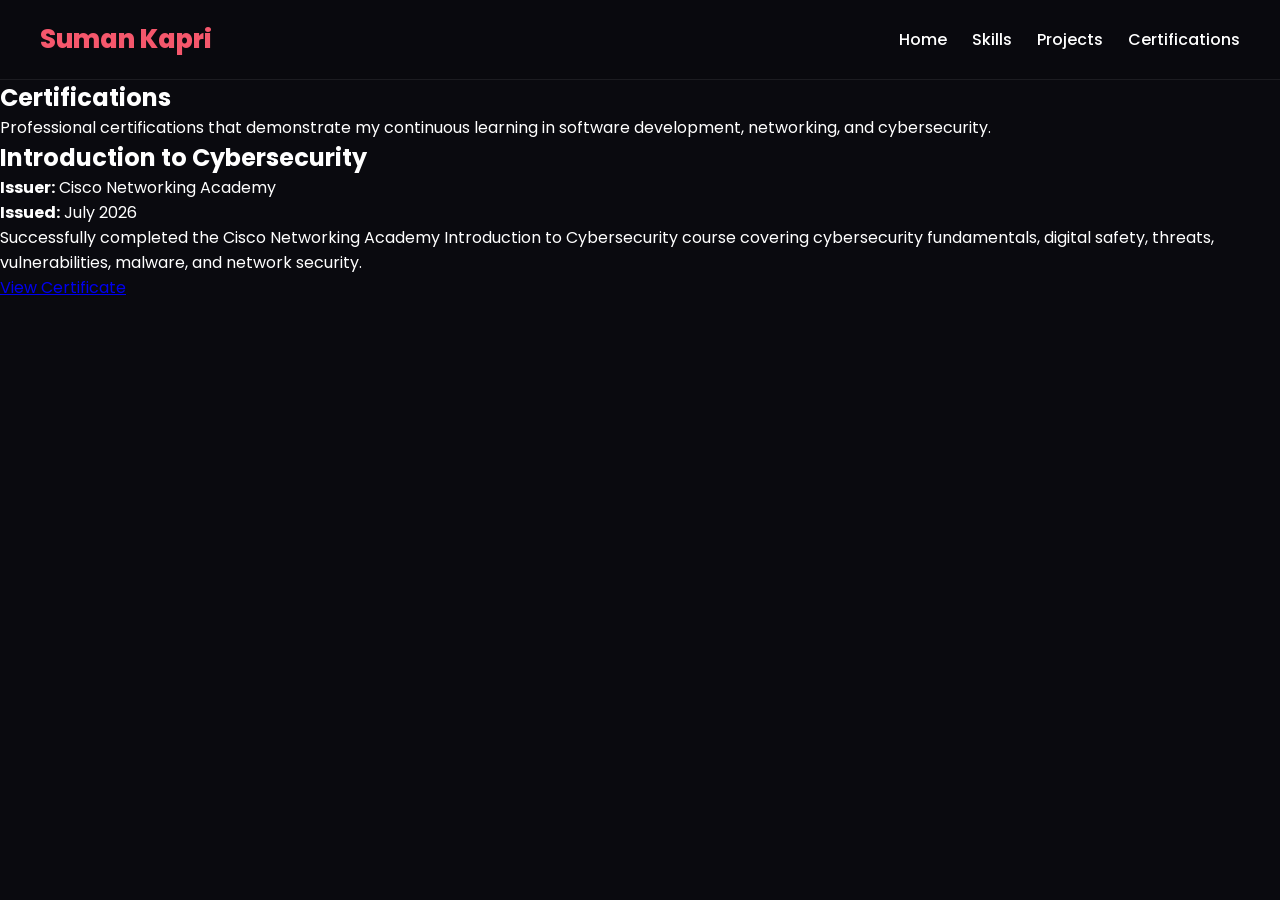
==== certifications.html @ d4b17f85 "Add certification page" ====
<!DOCTYPE html>
<html lang="en">
    <head>
        <meta charset="UTF-8" />
        <meta name="viewport" content="width=device-width, initial-scale=1.0" />
        <title>Certifications | Suman Kapri</title>
        <link href="https://fonts.googleapis.com/css2?family=Poppins:wght@400;500;600;700;800&display=swap" rel="stylesheet" />
        <link rel="stylesheet" href="style.css" />
    </head>
    <body>
        <header>
        <nav>
            <div class="logo">Suman Kapri</div>
            <ul class="nav-links">
                <li><a href="index.html">Home</a></li>
                <li><a href="skills.html">Skills</a></li>
                <li><a href="projects.html">Projects</a></li>
                <li><a href="certifications.html">Certifications</a></li>
            </ul>
        </nav>
    </header>

    <section class="certifications">

    <h1>Certifications</h1>

    <p>
        Professional certifications that demonstrate my continuous learning
        in software development, networking, and cybersecurity.
    </p>

    <div class="certificate-card">

    <h2>Introduction to Cybersecurity</h2>

    <p><strong>Issuer:</strong> Cisco Networking Academy</p>

    <p><strong>Issued:</strong> July 2026</p>

    <p>
        Successfully completed the Cisco Networking Academy
        Introduction to Cybersecurity course covering cybersecurity
        fundamentals, digital safety, threats, vulnerabilities,
        malware, and network security.
    </p>

    <a href="certificates/cisco-introduction-to-cybersecurity.pdf"
       target="_blank">
       View Certificate
    </a>

</div>

</section>
        
    </body>
</html>
---- style.css ----
/* ============================================
   GLOBAL RESET & BASE
   ============================================ */
* {
    margin: 0;
    padding: 0;
    box-sizing: border-box;
}

body {
    font-family: 'Poppins', sans-serif;
    background: #0a0a0f;
    color: #fff;
    min-height: 100vh;
    overflow-x: hidden;
}

html {
    scroll-behavior: smooth;
}

/* ============================================
   NAVIGATION - SOLID DARK FIX
   ============================================ */
header {
    padding: 20px 40px;
    background: rgba(10, 10, 15, 0.95) !important; 
    backdrop-filter: blur(20px);
    border-bottom: 1px solid rgba(255, 255, 255, 0.08);
    position: sticky;
    top: 0;
    z-index: 1000;
}

nav {
    display: flex;
    justify-content: space-between;
    align-items: center;
    max-width: 1200px;
    margin: 0 auto;
}

/* LOGO - NOW SOLID BRIGHT PINK (No gradient) */
.logo {
    font-size: 1.6rem;
    font-weight: 800;
    color: #f5576c; /* Solid, visible, cross-browser safe */
}

.nav-links {
    display: flex;
    align-items: center;
    gap: 25px;
    list-style: none;
}

.nav-links li a {
    color: #fff;
    text-decoration: none;
    font-weight: 500;
    transition: color 0.3s ease;
    font-size: 1rem;
}

/* Underline animation for text links */
.nav-links li a:not(:has(i)) {
    position: relative;
}

.nav-links li a:not(:has(i))::after {
    content: '';
    position: absolute;
    bottom: -5px;
    left: 0;
    width: 0%;
    height: 2px;
    background: #f5576c;
    transition: width 0.3s ease;
}

.nav-links li a:not(:has(i)):hover::after {
    width: 100%;
}

/* SOCIAL ICONS - BRIGHT WHITE AND VISIBLE */
.nav-links li a i {
    color: #ffffff !important; 
    font-size: 1.3rem;
    background: rgba(255, 255, 255, 0.1); 
    padding: 8px 10px;
    border-radius: 50%;
    transition: all 0.3s ease;
    width: 40px;
    text-align: center;
}

.nav-links li a i:hover {
    background: #f5576c !important;
    color: #fff !important;
    transform: translateY(-3px);
    box-shadow: 0 8px 25px rgba(245, 87, 108, 0.5);
}



/* ============================================
   HERO SECTION
   ============================================ */
.hero {
    min-height: 90vh;
    display: flex;
    align-items: center;
    justify-content: center;
    padding: 40px 20px;
    position: relative;
    overflow: hidden;
}

/* Floating Gradient Blobs */
.floating-blob {
    position: absolute;
    border-radius: 50%;
    filter: blur(80px);
    opacity: 0.4;
    animation: float 6s ease-in-out infinite alternate;
}

.blob-1 {
    width: 400px;
    height: 400px;
    background: #f5576c;
    top: -100px;
    right: -100px;
}

.blob-2 {
    width: 300px;
    height: 300px;
    background: #f093fb;
    bottom: -50px;
    left: -50px;
    animation-delay: 2s;
}

@keyframes float {
    0% { transform: translate(0, 0) scale(1); }
    100% { transform: translate(30px, -30px) scale(1.1); }
}

.hero-content {
    text-align: center;
    max-width: 800px;
    z-index: 2;
    position: relative;
}

.hero-content img {
    width: 150px;
    height: 150px;
    border-radius: 50%;
    object-fit: cover;
    border: 3px solid rgba(255, 255, 255, 0.1);
    box-shadow: 0 0 40px rgba(245, 87, 108, 0.2);
    transition: all 0.5s ease;
    margin-bottom: 25px;
}

.hero-content img:hover {
    transform: scale(1.03);
    box-shadow: 0 0 60px rgba(245, 87, 108, 0.4);
    border-color: #f5576c;
}

.hero-content h1 {
    font-size: 3.2rem;
    font-weight: 800;
    margin-bottom: 8px;
}

.hero-content h1 span {
    color: #f5576c; /* Solid pink instead of gradient */
}



.subtitle {
    font-size: 1.2rem;
    color: #aaa;
    font-weight: 400;
    margin-bottom: 15px;
}

/* Typing Animation */
.typing-wrapper {
    font-size: 1.6rem;
    font-weight: 600;
    margin: 10px 0 20px;
}

.static-text {
    color: #fff;
}

.dynamic-text {
    color: #f5576c;
    border-right: 3px solid #f5576c;
    padding-right: 5px;
    animation: blink 0.8s step-end infinite;
}

@keyframes blink {
    50% { border-color: transparent; }
}

/* Tech Tags */
.tech-tags {
    display: flex;
    flex-wrap: wrap;
    justify-content: center;
    gap: 12px;
    margin: 20px 0 35px;
}

.tech-tags span {
    background: rgba(255, 255, 255, 0.06);
    padding: 8px 22px;
    border-radius: 50px;
    font-size: 0.9rem;
    font-weight: 500;
    color: #ddd;
    border: 1px solid rgba(255, 255, 255, 0.06);
    transition: all 0.3s ease;
}

.tech-tags span:hover {
    background: rgba(245, 87, 108, 0.15);
    border-color: #f5576c;
    transform: translateY(-2px);
}

/* Glowing CTA Button */
.btn-glow {
    display: inline-block;
    padding: 16px 45px;
    background: linear-gradient(135deg, #f093fb, #f5576c);
    color: #fff;
    font-weight: 600;
    font-size: 1rem;
    border-radius: 50px;
    text-decoration: none;
    transition: all 0.3s ease;
    box-shadow: 0 0 30px rgba(245, 87, 108, 0.3);
    border: none;
    cursor: pointer;
}

.btn-glow:hover {
    transform: translateY(-3px) scale(1.02);
    box-shadow: 0 0 50px rgba(245, 87, 108, 0.5);
}

/* ============================================
   EXPERTISE SECTION
   ============================================ */
.expertise-section {
    padding: 80px 20px;
    background: rgba(255, 255, 255, 0.02);
    backdrop-filter: blur(5px);
    border-top: 1px solid rgba(255, 255, 255, 0.08);
    text-align: center;
}

.expertise-container {
    max-width: 1100px;
    margin: 0 auto;
}

.expertise-container h2 {
    font-size: 2.8rem;
    color: #f5576c; /* Solid pink */
    margin-bottom: 15px;
}



.expertise-intro {
    font-size: 1.2rem;
    color: #ccc;
    max-width: 700px;
    margin: 0 auto 50px auto;
    line-height: 1.7;
}

.expertise-grid {
    display: grid;
    grid-template-columns: repeat(auto-fit, minmax(280px, 1fr));
    gap: 30px;
    text-align: left;
}

.expertise-card {
    background: rgba(255, 255, 255, 0.05);
    padding: 30px;
    border-radius: 20px;
    border: 1px solid rgba(255, 255, 255, 0.08);
    transition: transform 0.3s ease, box-shadow 0.3s ease;
    position: relative;
    overflow: hidden;
}

.expertise-card::before {
    content: '';
    position: absolute;
    top: -50%;
    left: -50%;
    width: 200%;
    height: 200%;
    background: radial-gradient(circle, rgba(245, 87, 108, 0.05), transparent 60%);
    opacity: 0;
    transition: opacity 0.5s ease;
}

.expertise-card:hover::before {
    opacity: 1;
}

.expertise-card:hover {
    transform: translateY(-10px);
    box-shadow: 0 20px 40px rgba(0, 0, 0, 0.4);
    border-color: #f5576c;
}

.expertise-card .icon {
    font-size: 2.5rem;
    margin-bottom: 15px;
}

.expertise-card h3 {
    font-size: 1.4rem;
    color: #fff;
    margin-bottom: 10px;
}

.expertise-card p {
    color: #b0b0b0;
    line-height: 1.6;
    font-size: 0.95rem;
}

/* ============================================
   PROJECTS PAGE SPECIFIC STYLES
   ============================================ */
.page-hero {
    padding: 80px 20px 40px;
    text-align: center;
    background: rgba(255, 255, 255, 0.02);
}

.page-hero-content h1 {
    font-size: 3rem;
    font-weight: 800;
    margin-bottom: 10px;
}

.page-hero-content h1 span {
    color: #f5576c; /* Solid pink */
}



.page-hero-content p {
    color: #aaa;
    font-size: 1.2rem;
}

.projects-section {
    padding: 40px 20px 80px;
    max-width: 1200px;
    margin: 0 auto;
}

.projects-container {
    display: grid;
    grid-template-columns: repeat(auto-fit, minmax(300px, 1fr));
    gap: 30px;
}

.project-card {
    background: rgba(255, 255, 255, 0.04);
    backdrop-filter: blur(10px);
    border: 1px solid rgba(255, 255, 255, 0.08);
    border-radius: 24px;
    padding: 30px;
    transition: all 0.4s ease;
    display: flex;
    flex-direction: column;
}

.project-card:hover {
    transform: translateY(-10px);
    border-color: #f5576c;
    box-shadow: 0 20px 50px rgba(0, 0, 0, 0.4);
    background: rgba(255, 255, 255, 0.07);
}

.project-icon {
    font-size: 2.8rem;
    margin-bottom: 15px;
}

.project-card h3 {
    font-size: 1.4rem;
    color: #fff;
    margin-bottom: 12px;
    font-weight: 700;
}

.project-card p {
    color: #b0b0b0;
    line-height: 1.7;
    font-size: 0.95rem;
    flex-grow: 1;
    margin-bottom: 20px;
}

.project-tags {
    display: flex;
    flex-wrap: wrap;
    gap: 8px;
    margin-bottom: 20px;
}

.project-tags span {
    background: rgba(245, 87, 108, 0.15);
    color: #f5576c;
    padding: 4px 14px;
    border-radius: 50px;
    font-size: 0.75rem;
    font-weight: 600;
    letter-spacing: 0.5px;
    border: 1px solid rgba(245, 87, 108, 0.2);
}

.project-links {
    display: flex;
    gap: 12px;
    align-items: center;
    margin-top: 5px;
}

.small-btn {
    padding: 10px 22px !important;
    font-size: 0.8rem !important;
    border-radius: 50px !important;
    text-decoration: none !important;
}

.btn-ghost {
    padding: 10px 18px;
    font-size: 0.8rem;
    color: #ccc;
    border: 1px solid rgba(255, 255, 255, 0.15);
    border-radius: 50px;
    text-decoration: none;
    transition: all 0.3s ease;
    display: inline-flex;
    align-items: center;
    gap: 6px;
}

.btn-ghost:hover {
    background: rgba(255, 255, 255, 0.1);
    color: #fff;
    border-color: #f5576c;
}

/* ============================================
   FOOTER
   ============================================ */
footer {
    padding: 40px 20px;
    text-align: center;
    border-top: 1px solid rgba(255, 255, 255, 0.05);
    margin-top: 20px;
}

footer p {
    color: #888;
    font-size: 0.95rem;
    letter-spacing: 1px;
    transition: color 0.3s ease;
}

footer p:hover {
    color: #f5576c;
}

.footer-social {
    margin-top: 15px;
    display: flex;
    justify-content: center;
    gap: 20px;
}

.footer-social a {
    color: #666;
    font-size: 1.4rem;
    transition: all 0.3s ease;
}

.footer-social a:hover {
    color: #f5576c;
    transform: translateY(-3px);
}

/* ============================================
   RESPONSIVE DESIGN
   ============================================ */
@media (max-width: 768px) {
    /* Navigation */
    nav {
        flex-direction: column;
        padding: 15px 20px;
        gap: 15px;
    }

    .nav-links {
        flex-wrap: wrap;
        justify-content: center;
        gap: 15px;
    }

    .nav-links li a i {
        font-size: 1.1rem;
        padding: 6px 8px;
        width: 35px;
    }

    /* Hero */
    .hero-content h1 {
        font-size: 2rem !important;
    }

    .hero-content .subtitle {
        font-size: 1rem !important;
    }

    .typing-wrapper {
        font-size: 1.2rem;
    }

    .tech-tags {
        flex-wrap: wrap;
        justify-content: center;
        gap: 10px;
    }

    .tech-tags span {
        font-size: 0.8rem;
        padding: 6px 14px;
    }

    /* Expertise */
    .expertise-grid {
        grid-template-columns: 1fr;
        gap: 20px;
    }

    .expertise-container h2 {
        font-size: 2rem !important;
    }

    .expertise-intro {
        font-size: 1rem !important;
        padding: 0 10px;
    }

    /* Projects Page */
    .page-hero-content h1 {
        font-size: 2.2rem;
    }

    .projects-container {
        grid-template-columns: 1fr;
        padding: 0 10px;
    }

    .project-links {
        flex-direction: column;
        align-items: stretch;
    }

    .project-links a {
        text-align: center;
        justify-content: center;
    }

    /* Buttons */
    .btn-glow {
        padding: 12px 30px !important;
        font-size: 0.9rem !important;
    }
}



.github-skills-wrapper {
    margin-top: 50px;
    padding: 30px;
    background: rgba(255, 255, 255, 0.03);
    border-radius: 20px;
    border: 1px solid rgba(255, 255, 255, 0.05);
    backdrop-filter: blur(10px);
    text-align: left;
}

.github-skills-wrapper h3 {
    font-size: 1.2rem;
    color: white;
    margin-bottom: 20px;
    text-align: center;
}

.skill-bars-container {
    display: flex;
    flex-direction: column;
    gap: 14px;
    margin: 20px 0;
}

.skill-row {
    width: 100%;
    opacity: 0;
    animation: slideBar 0.6s ease forwards;
}

.skill-row:nth-child(1) { animation-delay: 0.1s; }
.skill-row:nth-child(2) { animation-delay: 0.2s; }
.skill-row:nth-child(3) { animation-delay: 0.3s; }
.skill-row:nth-child(4) { animation-delay: 0.4s; }
.skill-row:nth-child(5) { animation-delay: 0.5s; }
.skill-row:nth-child(6) { animation-delay: 0.6s; }

@keyframes slideBar {
    0% { opacity: 0; transform: translateX(-10px); }
    100% { opacity: 1; transform: translateX(0); }
}

.skill-info {
    display: flex;
    justify-content: space-between;
    font-size: 0.85rem;
    font-weight: 500;
    margin-bottom: 4px;
    color: rgba(255, 255, 255, 0.8);
}

.skill-track {
    width: 100%;
    height: 8px;
    background: rgba(255, 255, 255, 0.05);
    border-radius: 50px;
    overflow: hidden;
}

.skill-track span {
    display: block;
    height: 100%;
    border-radius: 50px;
    transition: width 1.2s ease-in-out;
    width: 0%; /* Starts at 0, JavaScript sets the actual width */
}

.github-summary {
    text-align: center;
    color: rgba(255, 255, 255, 0.4);
    font-size: 0.8rem;
    margin-top: 15px;
    border-top: 1px solid rgba(255, 255, 255, 0.05);
    padding-top: 15px;
}

/* ============================================================
   FOOTER
   ============================================================ */
footer {
    text-align: center;
    padding: 30px 20px;
    background: rgba(0, 0, 0, 0.4);
    border-top: 1px solid rgba(255, 255, 255, 0.03);
    color: rgba(255, 255, 255, 0.3);
    font-size: 0.85rem;
    margin-top: 20px;
}

/* ============================================================
   RESPONSIVE DESIGN
   ============================================================ */
@media (max-width: 768px) {
    header {
        padding: 15px 20px;
    }
    
    nav {
        flex-direction: column;
        gap: 10px;
    }
    
    .nav-links {
        gap: 20px;
        flex-wrap: wrap;
        justify-content: center;
    }
    
    .hero {
        min-height: 70vh;
        padding: 20px;
    }
    
    .hero-content {
        padding: 30px 20px;
        border-radius: 25px;
    }
    
    .hero h1 {
        font-size: 2.4rem;
    }
    
    .hero img {
        width: 110px;
        height: 110px;
    }
    
    .typing-wrapper {
        font-size: 1rem;
        min-height: 2rem;
    }
    
    .dynamic-text {
        min-width: 80px;
    }
    
    .floating-blob {
        display: none;
    }
    
    .skills-section,
    .projects-section {
        padding: 40px 20px;
    }
    
    .skills-grid,
    .projects-grid {
        grid-template-columns: 1fr;
    }
    
    .github-skills-wrapper {
        padding: 20px;
    }
}


.expertise-section {
    padding: 80px 20px;
    background: rgba(255, 255, 255, 0.02);
    backdrop-filter: blur(5px);
    border-top: 1px solid rgba(255, 255, 255, 0.08);
    text-align: center;
}
.expertise-container {
    max-width: 1100px;
    margin: 0 auto;
}
.expertise-container h2 {
    font-size: 2.8rem;
    background: linear-gradient(135deg, #f093fb, #f5576c);
    -webkit-text-fill-color: transparent;
    margin-bottom: 15px;
}
.expertise-intro {
    font-size: 1.2rem;
    color: #ccc;
    max-width: 700px;
    margin: 0 auto 50px auto;
    line-height: 1.7;
}
.expertise-grid {
    display: grid;
    grid-template-columns: repeat(auto-fit, minmax(280px, 1fr));
    gap: 30px;
    text-align: left;
}
.expertise-card {
    background: rgba(255, 255, 255, 0.05);
    padding: 30px;
    border-radius: 20px;
    border: 1px solid rgba(255, 255, 255, 0.08);
    transition: transform 0.3s ease, box-shadow 0.3s ease;
}
.expertise-card:hover {
    transform: translateY(-10px);
    box-shadow: 0 20px 40px rgba(0, 0, 0, 0.4);
    border-color: #f5576c;
}
.expertise-card .icon {
    font-size: 2.5rem;
    margin-bottom: 15px;
}
.expertise-card h3 {
    font-size: 1.4rem;
    color: #fff;
    margin-bottom: 10px;
}
.expertise-card p {
    color: #b0b0b0;
    line-height: 1.6;
    font-size: 0.95rem;
}
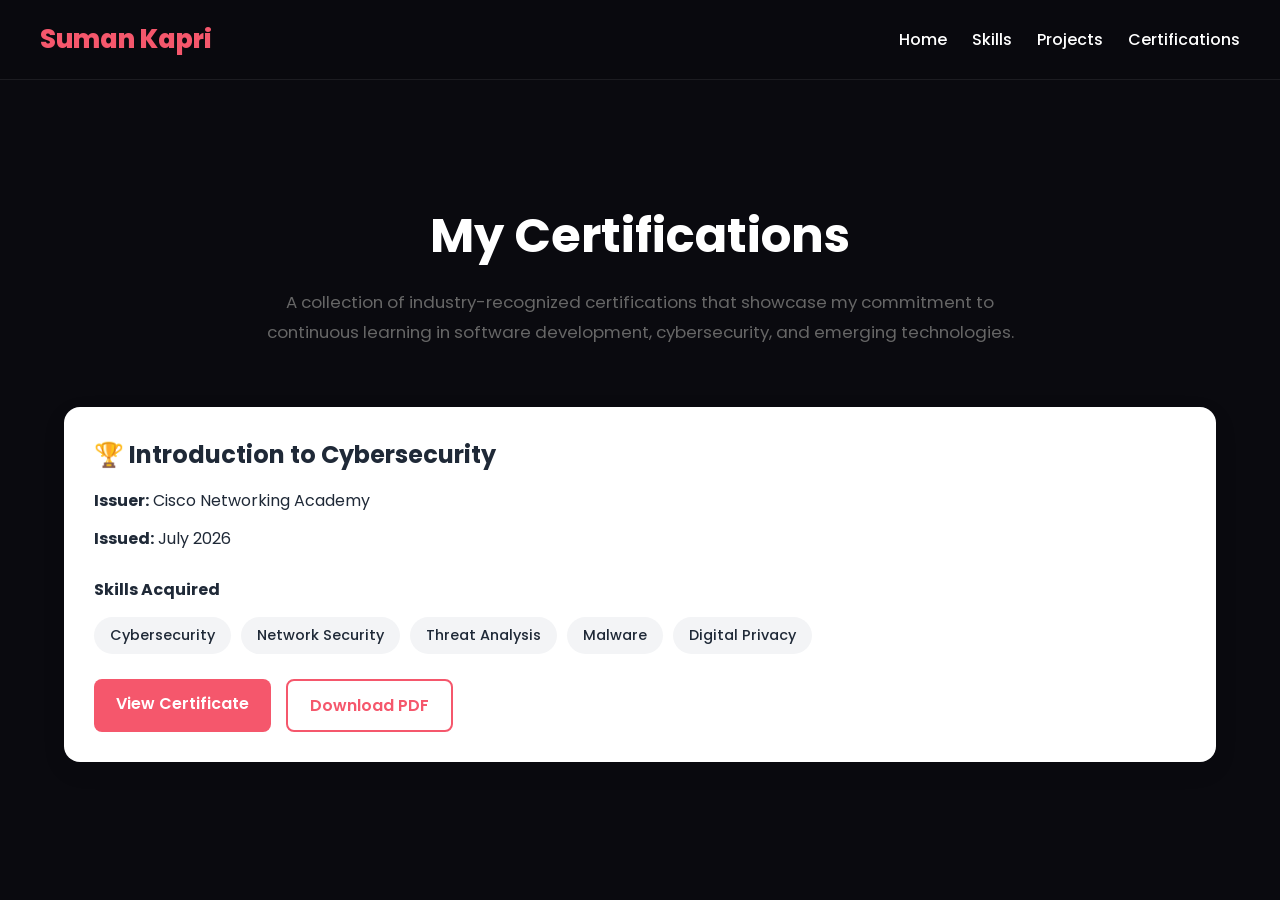
==== commit 791dc1d5: "Add all files" ====
--- a/certifications.html
+++ b/certifications.html
@@ -5,7 +5,7 @@
         <meta name="viewport" content="width=device-width, initial-scale=1.0" />
         <title>Certifications | Suman Kapri</title>
         <link href="https://fonts.googleapis.com/css2?family=Poppins:wght@400;500;600;700;800&display=swap" rel="stylesheet" />
-        <link rel="stylesheet" href="style.css" />
+        <link rel="stylesheet" href="css/style.css" />
     </head>
     <body>
         <header>
@@ -20,38 +20,63 @@
         </nav>
     </header>
 
-    <section class="certifications">
+    <section class="certifications-header">
 
-    <h1>Certifications</h1>
+    <h1>My Certifications</h1>
 
     <p>
-        Professional certifications that demonstrate my continuous learning
-        in software development, networking, and cybersecurity.
+        A collection of industry-recognized certifications that showcase my
+        commitment to continuous learning in software development,
+        cybersecurity, and emerging technologies.
     </p>
+
+</section>
+
+<section class="certifications-grid">
 
     <div class="certificate-card">
 
-    <h2>Introduction to Cybersecurity</h2>
+        <h2>🏆 Introduction to Cybersecurity</h2>
 
-    <p><strong>Issuer:</strong> Cisco Networking Academy</p>
+        <p><strong>Issuer:</strong> Cisco Networking Academy</p>
 
-    <p><strong>Issued:</strong> July 2026</p>
+        <p><strong>Issued:</strong> July 2026</p>
 
-    <p>
-        Successfully completed the Cisco Networking Academy
-        Introduction to Cybersecurity course covering cybersecurity
-        fundamentals, digital safety, threats, vulnerabilities,
-        malware, and network security.
-    </p>
+        <h4>Skills Acquired</h4>
 
-    <a href="certificates/cisco-introduction-to-cybersecurity.pdf"
-       target="_blank">
-       View Certificate
-    </a>
+        <div class="skills">
 
-</div>
+            <span>Cybersecurity</span>
+
+            <span>Network Security</span>
+
+            <span>Threat Analysis</span>
+
+            <span>Malware</span>
+
+            <span>Digital Privacy</span>
+
+        </div>
+
+        <div class="certificate-buttons">
+
+            <a href="certificates/cisco-introduction-to-cybersecurity.pdf"
+               target="_blank">
+                View Certificate
+            </a>
+
+            <a href="certificates/cisco-introduction-to-cybersecurity.pdf"
+               download>
+                Download PDF
+            </a>
+
+        </div>
+
+    </div>
 
 </section>
+<script src="js/script.js"></script>
         
     </body>
+
 </html>
--- a/css/style.css
+++ b/css/style.css
@@ -0,0 +1,972 @@
+
+* {
+    margin: 0;
+    padding: 0;
+    box-sizing: border-box;
+}
+
+body {
+    font-family: 'Poppins', sans-serif;
+    background: #0a0a0f;
+    color: #fff;
+    min-height: 100vh;
+    overflow-x: hidden;
+}
+
+html {
+    scroll-behavior: smooth;
+}
+
+
+header {
+    padding: 20px 40px;
+    background: rgba(10, 10, 15, 0.95) !important; 
+    backdrop-filter: blur(20px);
+    border-bottom: 1px solid rgba(255, 255, 255, 0.08);
+    position: sticky;
+    top: 0;
+    z-index: 1000;
+}
+
+nav {
+    display: flex;
+    justify-content: space-between;
+    align-items: center;
+    max-width: 1200px;
+    margin: 0 auto;
+}
+
+/* LOGO - NOW SOLID BRIGHT PINK (No gradient) */
+.logo {
+    font-size: 1.6rem;
+    font-weight: 800;
+    color: #f5576c; /* Solid, visible, cross-browser safe */
+}
+
+.nav-links {
+    display: flex;
+    align-items: center;
+    gap: 25px;
+    list-style: none;
+}
+
+.nav-links li a {
+    color: #fff;
+    text-decoration: none;
+    font-weight: 500;
+    transition: color 0.3s ease;
+    font-size: 1rem;
+}
+
+/* Underline animation for text links */
+.nav-links li a:not(:has(i)) {
+    position: relative;
+}
+
+.nav-links li a:not(:has(i))::after {
+    content: '';
+    position: absolute;
+    bottom: -5px;
+    left: 0;
+    width: 0%;
+    height: 2px;
+    background: #f5576c;
+    transition: width 0.3s ease;
+}
+
+.nav-links li a:not(:has(i)):hover::after {
+    width: 100%;
+}
+
+
+.nav-links li a i {
+    color: #ffffff !important; 
+    font-size: 1.3rem;
+    background: rgba(255, 255, 255, 0.1); 
+    padding: 8px 10px;
+    border-radius: 50%;
+    transition: all 0.3s ease;
+    width: 40px;
+    text-align: center;
+}
+
+.nav-links li a i:hover {
+    background: #f5576c !important;
+    color: #fff !important;
+    transform: translateY(-3px);
+    box-shadow: 0 8px 25px rgba(245, 87, 108, 0.5);
+}
+
+
+
+/* ============================================
+   HERO SECTION
+   ============================================ */
+.hero {
+    min-height: 90vh;
+    display: flex;
+    align-items: center;
+    justify-content: center;
+    padding: 40px 20px;
+    position: relative;
+    overflow: hidden;
+}
+
+
+.floating-blob {
+    position: absolute;
+    border-radius: 50%;
+    filter: blur(80px);
+    opacity: 0.4;
+    animation: float 6s ease-in-out infinite alternate;
+}
+
+.blob-1 {
+    width: 400px;
+    height: 400px;
+    background: #f5576c;
+    top: -100px;
+    right: -100px;
+}
+
+.blob-2 {
+    width: 300px;
+    height: 300px;
+    background: #f093fb;
+    bottom: -50px;
+    left: -50px;
+    animation-delay: 2s;
+}
+
+@keyframes float {
+    0% { transform: translate(0, 0) scale(1); }
+    100% { transform: translate(30px, -30px) scale(1.1); }
+}
+
+.hero-content {
+    text-align: center;
+    max-width: 800px;
+    z-index: 2;
+    position: relative;
+}
+
+.hero-content img {
+    width: 150px;
+    height: 150px;
+    border-radius: 50%;
+    object-fit: cover;
+    border: 3px solid rgba(255, 255, 255, 0.1);
+    box-shadow: 0 0 40px rgba(245, 87, 108, 0.2);
+    transition: all 0.5s ease;
+    margin-bottom: 25px;
+}
+
+.hero-content img:hover {
+    transform: scale(1.03);
+    box-shadow: 0 0 60px rgba(245, 87, 108, 0.4);
+    border-color: #f5576c;
+}
+
+.hero-content h1 {
+    font-size: 3.2rem;
+    font-weight: 800;
+    margin-bottom: 8px;
+}
+
+.hero-content h1 span {
+    color: #f5576c; /* Solid pink instead of gradient */
+}
+
+
+
+.subtitle {
+    font-size: 1.2rem;
+    color: #aaa;
+    font-weight: 400;
+    margin-bottom: 15px;
+}
+
+/* Typing Animation */
+.typing-wrapper {
+    font-size: 1.6rem;
+    font-weight: 600;
+    margin: 10px 0 20px;
+}
+
+.static-text {
+    color: #fff;
+}
+
+.dynamic-text {
+    color: #f5576c;
+    border-right: 3px solid #f5576c;
+    padding-right: 5px;
+    animation: blink 0.8s step-end infinite;
+}
+
+@keyframes blink {
+    50% { border-color: transparent; }
+}
+
+/* Tech Tags */
+.tech-tags {
+    display: flex;
+    flex-wrap: wrap;
+    justify-content: center;
+    gap: 12px;
+    margin: 20px 0 35px;
+}
+
+.tech-tags span {
+    background: rgba(255, 255, 255, 0.06);
+    padding: 8px 22px;
+    border-radius: 50px;
+    font-size: 0.9rem;
+    font-weight: 500;
+    color: #ddd;
+    border: 1px solid rgba(255, 255, 255, 0.06);
+    transition: all 0.3s ease;
+}
+
+.tech-tags span:hover {
+    background: rgba(245, 87, 108, 0.15);
+    border-color: #f5576c;
+    transform: translateY(-2px);
+}
+
+/* Glowing CTA Button */
+.btn-glow {
+    display: inline-block;
+    padding: 16px 45px;
+    background: linear-gradient(135deg, #f093fb, #f5576c);
+    color: #fff;
+    font-weight: 600;
+    font-size: 1rem;
+    border-radius: 50px;
+    text-decoration: none;
+    transition: all 0.3s ease;
+    box-shadow: 0 0 30px rgba(245, 87, 108, 0.3);
+    border: none;
+    cursor: pointer;
+}
+
+.btn-glow:hover {
+    transform: translateY(-3px) scale(1.02);
+    box-shadow: 0 0 50px rgba(245, 87, 108, 0.5);
+}
+
+/* ============================================
+   EXPERTISE SECTION
+   ============================================ */
+.expertise-section {
+    padding: 80px 20px;
+    background: rgba(255, 255, 255, 0.02);
+    backdrop-filter: blur(5px);
+    border-top: 1px solid rgba(255, 255, 255, 0.08);
+    text-align: center;
+}
+
+.expertise-container {
+    max-width: 1100px;
+    margin: 0 auto;
+}
+
+.expertise-container h2 {
+    font-size: 2.8rem;
+    color: #f5576c; /* Solid pink */
+    margin-bottom: 15px;
+}
+
+
+
+.expertise-intro {
+    font-size: 1.2rem;
+    color: #ccc;
+    max-width: 700px;
+    margin: 0 auto 50px auto;
+    line-height: 1.7;
+}
+
+.expertise-grid {
+    display: grid;
+    grid-template-columns: repeat(auto-fit, minmax(280px, 1fr));
+    gap: 30px;
+    text-align: left;
+}
+
+.expertise-card {
+    background: rgba(255, 255, 255, 0.05);
+    padding: 30px;
+    border-radius: 20px;
+    border: 1px solid rgba(255, 255, 255, 0.08);
+    transition: transform 0.3s ease, box-shadow 0.3s ease;
+    position: relative;
+    overflow: hidden;
+}
+
+.expertise-card::before {
+    content: '';
+    position: absolute;
+    top: -50%;
+    left: -50%;
+    width: 200%;
+    height: 200%;
+    background: radial-gradient(circle, rgba(245, 87, 108, 0.05), transparent 60%);
+    opacity: 0;
+    transition: opacity 0.5s ease;
+}
+
+.expertise-card:hover::before {
+    opacity: 1;
+}
+
+.expertise-card:hover {
+    transform: translateY(-10px);
+    box-shadow: 0 20px 40px rgba(0, 0, 0, 0.4);
+    border-color: #f5576c;
+}
+
+.expertise-card .icon {
+    font-size: 2.5rem;
+    margin-bottom: 15px;
+}
+
+.expertise-card h3 {
+    font-size: 1.4rem;
+    color: #fff;
+    margin-bottom: 10px;
+}
+
+.expertise-card p {
+    color: #b0b0b0;
+    line-height: 1.6;
+    font-size: 0.95rem;
+}
+
+/* ============================================
+   PROJECTS PAGE SPECIFIC STYLES
+   ============================================ */
+.page-hero {
+    padding: 80px 20px 40px;
+    text-align: center;
+    background: rgba(255, 255, 255, 0.02);
+}
+
+.page-hero-content h1 {
+    font-size: 3rem;
+    font-weight: 800;
+    margin-bottom: 10px;
+}
+
+.page-hero-content h1 span {
+    color: #f5576c; /* Solid pink */
+}
+
+
+
+.page-hero-content p {
+    color: #aaa;
+    font-size: 1.2rem;
+}
+
+.projects-section {
+    padding: 40px 20px 80px;
+    max-width: 1200px;
+    margin: 0 auto;
+}
+
+.projects-container {
+    display: grid;
+    grid-template-columns: repeat(auto-fit, minmax(300px, 1fr));
+    gap: 30px;
+}
+
+.project-card {
+    background: rgba(255, 255, 255, 0.04);
+    backdrop-filter: blur(10px);
+    border: 1px solid rgba(255, 255, 255, 0.08);
+    border-radius: 24px;
+    padding: 30px;
+    transition: all 0.4s ease;
+    display: flex;
+    flex-direction: column;
+}
+
+.project-card:hover {
+    transform: translateY(-10px);
+    border-color: #f5576c;
+    box-shadow: 0 20px 50px rgba(0, 0, 0, 0.4);
+    background: rgba(255, 255, 255, 0.07);
+}
+
+.project-icon {
+    font-size: 2.8rem;
+    margin-bottom: 15px;
+}
+
+.project-card h3 {
+    font-size: 1.4rem;
+    color: #fff;
+    margin-bottom: 12px;
+    font-weight: 700;
+}
+
+.project-card p {
+    color: #b0b0b0;
+    line-height: 1.7;
+    font-size: 0.95rem;
+    flex-grow: 1;
+    margin-bottom: 20px;
+}
+
+.project-card{
+    background:#111118;
+    border:1px solid rgba(255,255,255,.08);
+    border-radius:18px;
+    padding:30px;
+    transition:.3s ease;
+}
+
+.project-card:hover{
+    transform:translateY(-8px);
+    border-color:#F5576C;
+    box-shadow:0 15px 35px rgba(245,87,108,.18);
+}
+
+.project-card h3{
+    color:#fff;
+    font-size:1.8rem;
+    margin-bottom:15px;
+}
+
+.project-card p{
+    color:#bdbdbd;
+    line-height:1.8;
+    margin-bottom:25px;
+}
+
+.project-tags {
+    display: flex;
+    flex-wrap: wrap;
+    gap: 8px;
+    margin-bottom: 20px;
+}
+
+.project-tags span {
+    background: rgba(245, 87, 108, 0.15);
+    color: #f5576c;
+    padding: 4px 14px;
+    border-radius: 50px;
+    font-size: 0.75rem;
+    font-weight: 600;
+    letter-spacing: 0.5px;
+    border: 1px solid rgba(245, 87, 108, 0.2);
+}
+
+.project-links {
+    display: flex;
+    gap: 12px;
+    align-items: center;
+    margin-top: 5px;
+}
+
+.tech-stack{
+    display:flex;
+    flex-wrap:wrap;
+    gap:10px;
+    margin-bottom:30px;
+}
+
+.tech-stack span{
+    background:rgba(245,87,108,.15);
+    color:#F5576C;
+    padding:8px 16px;
+    border-radius:50px;
+    font-size:.9rem;
+    font-weight:500;
+}
+
+.small-btn {
+    padding: 10px 22px !important;
+    font-size: 0.8rem !important;
+    border-radius: 50px !important;
+    text-decoration: none !important;
+}
+
+.btn-ghost {
+    padding: 10px 18px;
+    font-size: 0.8rem;
+    color: #ccc;
+    border: 1px solid rgba(255, 255, 255, 0.15);
+    border-radius: 50px;
+    text-decoration: none;
+    transition: all 0.3s ease;
+    display: inline-flex;
+    align-items: center;
+    gap: 6px;
+}
+
+.btn-ghost:hover {
+    background: rgba(255, 255, 255, 0.1);
+    color: #fff;
+    border-color: #f5576c;
+}
+
+/* ============================================
+   FOOTER
+   ============================================ */
+footer {
+    padding: 40px 20px;
+    text-align: center;
+    border-top: 1px solid rgba(255, 255, 255, 0.05);
+    margin-top: 20px;
+}
+
+footer p {
+    color: #888;
+    font-size: 0.95rem;
+    letter-spacing: 1px;
+    transition: color 0.3s ease;
+}
+
+footer p:hover {
+    color: #f5576c;
+}
+
+.footer-social {
+    margin-top: 15px;
+    display: flex;
+    justify-content: center;
+    gap: 20px;
+}
+
+.footer-social a {
+    color: #666;
+    font-size: 1.4rem;
+    transition: all 0.3s ease;
+}
+
+.footer-social a:hover {
+    color: #f5576c;
+    transform: translateY(-3px);
+}
+
+/* ============================================
+   RESPONSIVE DESIGN
+   ============================================ */
+@media (max-width: 768px) {
+    /* Navigation */
+    nav {
+        flex-direction: column;
+        padding: 15px 20px;
+        gap: 15px;
+    }
+
+    .nav-links {
+        flex-wrap: wrap;
+        justify-content: center;
+        gap: 15px;
+    }
+
+    .nav-links li a i {
+        font-size: 1.1rem;
+        padding: 6px 8px;
+        width: 35px;
+    }
+
+    /* Hero */
+    .hero-content h1 {
+        font-size: 2rem !important;
+    }
+
+    .hero-content .subtitle {
+        font-size: 1rem !important;
+    }
+
+    .typing-wrapper {
+        font-size: 1.2rem;
+    }
+
+    .tech-tags {
+        flex-wrap: wrap;
+        justify-content: center;
+        gap: 10px;
+    }
+
+    .tech-tags span {
+        font-size: 0.8rem;
+        padding: 6px 14px;
+    }
+
+    /* Expertise */
+    .expertise-grid {
+        grid-template-columns: 1fr;
+        gap: 20px;
+    }
+
+    .expertise-container h2 {
+        font-size: 2rem !important;
+    }
+
+    .expertise-intro {
+        font-size: 1rem !important;
+        padding: 0 10px;
+    }
+
+    /* Projects Page */
+    .page-hero-content h1 {
+        font-size: 2.2rem;
+    }
+
+    .projects-container {
+        grid-template-columns: 1fr;
+        padding: 0 10px;
+    }
+
+    .project-links {
+        flex-direction: column;
+        align-items: stretch;
+    }
+
+    .project-links a {
+        text-align: center;
+        justify-content: center;
+    }
+
+    /* Buttons */
+    .btn-glow {
+        padding: 12px 30px !important;
+        font-size: 0.9rem !important;
+    }
+}
+
+
+
+.github-skills-wrapper {
+    margin-top: 50px;
+    padding: 30px;
+    background: rgba(255, 255, 255, 0.03);
+    border-radius: 20px;
+    border: 1px solid rgba(255, 255, 255, 0.05);
+    backdrop-filter: blur(10px);
+    text-align: left;
+}
+
+.github-skills-wrapper h3 {
+    font-size: 1.2rem;
+    color: white;
+    margin-bottom: 20px;
+    text-align: center;
+}
+
+.skill-bars-container {
+    display: flex;
+    flex-direction: column;
+    gap: 14px;
+    margin: 20px 0;
+}
+
+.skill-row {
+    width: 100%;
+    opacity: 0;
+    animation: slideBar 0.6s ease forwards;
+}
+
+.skill-row:nth-child(1) { animation-delay: 0.1s; }
+.skill-row:nth-child(2) { animation-delay: 0.2s; }
+.skill-row:nth-child(3) { animation-delay: 0.3s; }
+.skill-row:nth-child(4) { animation-delay: 0.4s; }
+.skill-row:nth-child(5) { animation-delay: 0.5s; }
+.skill-row:nth-child(6) { animation-delay: 0.6s; }
+
+@keyframes slideBar {
+    0% { opacity: 0; transform: translateX(-10px); }
+    100% { opacity: 1; transform: translateX(0); }
+}
+
+.skill-info {
+    display: flex;
+    justify-content: space-between;
+    font-size: 0.85rem;
+    font-weight: 500;
+    margin-bottom: 4px;
+    color: rgba(255, 255, 255, 0.8);
+}
+
+.skill-track {
+    width: 100%;
+    height: 8px;
+    background: rgba(255, 255, 255, 0.05);
+    border-radius: 50px;
+    overflow: hidden;
+}
+
+.skill-track span {
+    display: block;
+    height: 100%;
+    border-radius: 50px;
+    transition: width 1.2s ease-in-out;
+    width: 0%; /* Starts at 0, JavaScript sets the actual width */
+}
+
+.github-summary {
+    text-align: center;
+    color: rgba(255, 255, 255, 0.4);
+    font-size: 0.8rem;
+    margin-top: 15px;
+    border-top: 1px solid rgba(255, 255, 255, 0.05);
+    padding-top: 15px;
+}
+
+/* ============================================================
+   FOOTER
+   ============================================================ */
+footer {
+    text-align: center;
+    padding: 30px 20px;
+    background: rgba(0, 0, 0, 0.4);
+    border-top: 1px solid rgba(255, 255, 255, 0.03);
+    color: rgba(255, 255, 255, 0.3);
+    font-size: 0.85rem;
+    margin-top: 20px;
+}
+
+/* ============================================================
+   RESPONSIVE DESIGN
+   ============================================================ */
+@media (max-width: 768px) {
+    header {
+        padding: 15px 20px;
+    }
+    
+    nav {
+        flex-direction: column;
+        gap: 10px;
+    }
+    
+    .nav-links {
+        gap: 20px;
+        flex-wrap: wrap;
+        justify-content: center;
+    }
+    
+    .hero {
+        min-height: 70vh;
+        padding: 20px;
+    }
+    
+    .hero-content {
+        padding: 30px 20px;
+        border-radius: 25px;
+    }
+    
+    .hero h1 {
+        font-size: 2.4rem;
+    }
+    
+    .hero img {
+        width: 110px;
+        height: 110px;
+    }
+    
+    .typing-wrapper {
+        font-size: 1rem;
+        min-height: 2rem;
+    }
+    
+    .dynamic-text {
+        min-width: 80px;
+    }
+    
+    .floating-blob {
+        display: none;
+    }
+    
+    .skills-section,
+    .projects-section {
+        padding: 40px 20px;
+    }
+    
+    .skills-grid,
+    .projects-grid {
+        grid-template-columns: 1fr;
+    }
+    
+    .github-skills-wrapper {
+        padding: 20px;
+    }
+}
+
+
+.expertise-section {
+    padding: 80px 20px;
+    background: rgba(255, 255, 255, 0.02);
+    backdrop-filter: blur(5px);
+    border-top: 1px solid rgba(255, 255, 255, 0.08);
+    text-align: center;
+}
+.expertise-container {
+    max-width: 1100px;
+    margin: 0 auto;
+}
+.expertise-container h2 {
+    font-size: 2.8rem;
+    background: linear-gradient(135deg, #f093fb, #f5576c);
+    -webkit-text-fill-color: transparent;
+    margin-bottom: 15px;
+}
+.expertise-intro {
+    font-size: 1.2rem;
+    color: #ccc;
+    max-width: 700px;
+    margin: 0 auto 50px auto;
+    line-height: 1.7;
+}
+.expertise-grid {
+    display: grid;
+    grid-template-columns: repeat(auto-fit, minmax(280px, 1fr));
+    gap: 30px;
+    text-align: left;
+}
+.expertise-card {
+    background: rgba(255, 255, 255, 0.05);
+    padding: 30px;
+    border-radius: 20px;
+    border: 1px solid rgba(255, 255, 255, 0.08);
+    transition: transform 0.3s ease, box-shadow 0.3s ease;
+}
+.expertise-card:hover {
+    transform: translateY(-10px);
+    box-shadow: 0 20px 40px rgba(0, 0, 0, 0.4);
+    border-color: #f5576c;
+}
+.expertise-card .icon {
+    font-size: 2.5rem;
+    margin-bottom: 15px;
+}
+.expertise-card h3 {
+    font-size: 1.4rem;
+    color: #fff;
+    margin-bottom: 10px;
+}
+.expertise-card p {
+    color: #b0b0b0;
+    line-height: 1.6;
+    font-size: 0.95rem;
+}
+
+/* ===========================
+   Certifications Page
+=========================== */
+
+.certifications-header {
+    max-width: 800px;
+    margin: 120px auto 60px;
+    text-align: center;
+    padding: 0 20px;
+}
+
+.certifications-header h1 {
+    font-size: 3rem;
+    margin-bottom: 15px;
+}
+
+.certifications-header p {
+    color: #666;
+    line-height: 1.8;
+    font-size: 1.05rem;
+}
+
+.certifications-grid {
+    width: 90%;
+    max-width: 1200px;
+    margin: auto;
+    display: grid;
+    grid-template-columns: repeat(auto-fit, minmax(350px, 1fr));
+    gap: 30px;
+    padding-bottom: 80px;
+}
+
+.certificate-card {
+    background: white;
+    border-radius: 16px;
+    padding: 30px;
+    box-shadow: 0 8px 25px rgba(0,0,0,.08);
+    transition: all .3s ease;
+}
+
+.certificate-card:hover {
+    transform: translateY(-8px);
+    box-shadow: 0 18px 35px rgba(0,0,0,.12);
+}
+
+.certificate-card h2 {
+    margin-bottom: 15px;
+}
+
+.certificate-card p {
+    margin: 10px 0;
+    line-height: 1.7;
+}
+
+.certificate-card h4 {
+    margin-top: 25px;
+    margin-bottom: 15px;
+}
+
+.skills {
+    display: flex;
+    flex-wrap: wrap;
+    gap: 10px;
+    margin-bottom: 25px;
+}
+
+.skills span {
+    background: #f3f4f6;
+    padding: 8px 16px;
+    border-radius: 50px;
+    font-size: 0.9rem;
+    font-weight: 500;
+}
+
+.certificate-buttons {
+    display: flex;
+    gap: 15px;
+    flex-wrap: wrap;
+}
+
+.certificate-buttons a {
+    text-decoration: none;
+    padding: 12px 22px;
+    border-radius: 8px;
+    font-weight: 600;
+    transition: .3s;
+}
+
+.certificate-buttons a:first-child {
+    background: #F5576C;
+    color: white;
+}
+
+
+
+.certificate-buttons a:last-child {
+    border: 2px solid #F5576C;
+    color: #F5576C;
+}
+
+
+
+.certificate-buttons a:hover {
+    opacity: .9;
+    transform: translateY(-2px);
+}
+
+.certificate-card h2,
+.certificate-card h4,
+.certificate-card p,
+.skills span {
+    color: #1f2937;
+}
+
+
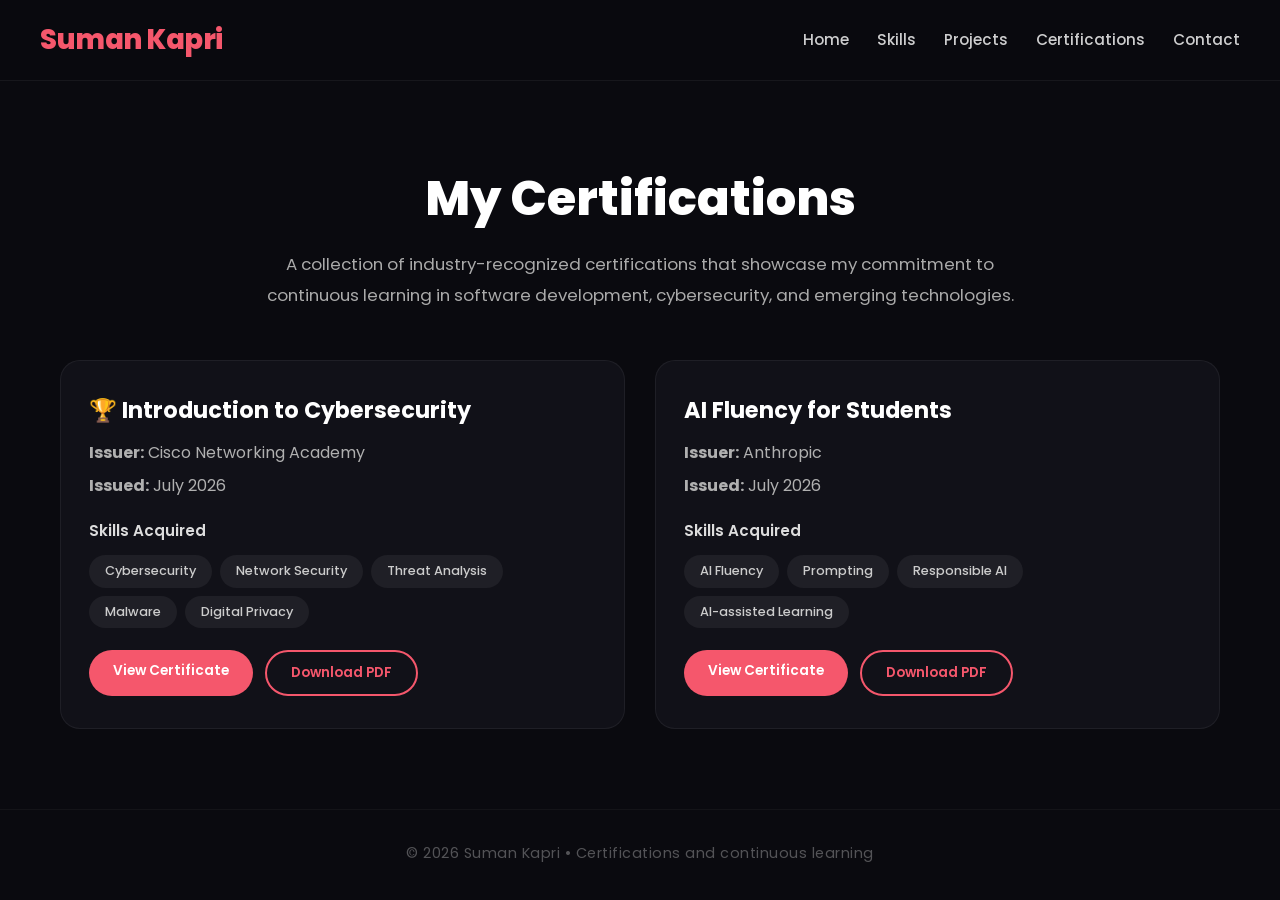
==== commit ca649252: "Add certification" ====
--- a/certifications.html
+++ b/certifications.html
@@ -4,6 +4,7 @@
         <meta charset="UTF-8" />
         <meta name="viewport" content="width=device-width, initial-scale=1.0" />
         <title>Certifications | Suman Kapri</title>
+        <meta name="description" content="Certifications earned by Suman Kapri in cybersecurity, AI, networking, and software development." />
         <link href="https://fonts.googleapis.com/css2?family=Poppins:wght@400;500;600;700;800&display=swap" rel="stylesheet" />
         <link rel="stylesheet" href="css/style.css" />
     </head>
@@ -16,6 +17,7 @@
                 <li><a href="skills.html">Skills</a></li>
                 <li><a href="projects.html">Projects</a></li>
                 <li><a href="certifications.html">Certifications</a></li>
+                <li><a href="contact.html">Contact</a></li>
             </ul>
         </nav>
     </header>
@@ -74,9 +76,50 @@
 
     </div>
 
+    <div class="certificate-card">
+
+        <h2>AI Fluency for Students</h2>
+
+        <p><strong>Issuer:</strong> Anthropic</p>
+
+        <p><strong>Issued:</strong> July 2026</p>
+
+        <h4>Skills Acquired</h4>
+
+        <div class="skills">
+
+            <span>AI Fluency</span>
+
+            <span>Prompting</span>
+
+            <span>Responsible AI</span>
+
+            <span>AI-assisted Learning</span>
+
+        </div>
+
+        <div class="certificate-buttons">
+
+            <a href="certificates/antropic-ai-fluency-for-students.pdf"
+               target="_blank">
+                View Certificate
+            </a>
+
+            <a href="certificates/antropic-ai-fluency-for-students.pdf"
+               download>
+                Download PDF
+            </a>
+
+        </div>
+
+    </div>
+
 </section>
+<footer>
+    <p>© 2026 Suman Kapri • Certifications and continuous learning</p>
+</footer>
 <script src="js/script.js"></script>
         
     </body>
 
-</html>+</html>
--- a/css/style.css
+++ b/css/style.css
@@ -1,28 +1,34 @@
-
+/* ============================================================
+   RESET & BASE
+   ============================================================ */
 * {
     margin: 0;
     padding: 0;
     box-sizing: border-box;
 }
 
+html {
+    scroll-behavior: smooth;
+}
+
 body {
     font-family: 'Poppins', sans-serif;
     background: #0a0a0f;
     color: #fff;
     min-height: 100vh;
     overflow-x: hidden;
-}
-
-html {
-    scroll-behavior: smooth;
-}
-
-
+    line-height: 1.6;
+}
+
+/* ============================================================
+   HEADER / NAV
+   ============================================================ */
 header {
-    padding: 20px 40px;
-    background: rgba(10, 10, 15, 0.95) !important; 
-    backdrop-filter: blur(20px);
-    border-bottom: 1px solid rgba(255, 255, 255, 0.08);
+    padding: 18px 40px;
+    background: rgba(10, 10, 15, 0.92);
+    backdrop-filter: blur(18px);
+    -webkit-backdrop-filter: blur(18px);
+    border-bottom: 1px solid rgba(255, 255, 255, 0.06);
     position: sticky;
     top: 0;
     z-index: 1000;
@@ -36,74 +42,86 @@
     margin: 0 auto;
 }
 
-/* LOGO - NOW SOLID BRIGHT PINK (No gradient) */
 .logo {
-    font-size: 1.6rem;
+    font-size: 1.7rem;
     font-weight: 800;
-    color: #f5576c; /* Solid, visible, cross-browser safe */
+    color: #f5576c;
+    letter-spacing: -0.5px;
+}
+.logo span {
+    color: #fff;
+    font-weight: 300;
 }
 
 .nav-links {
     display: flex;
     align-items: center;
-    gap: 25px;
+    gap: 28px;
     list-style: none;
 }
-
 .nav-links li a {
-    color: #fff;
+    color: rgba(255, 255, 255, 0.8);
     text-decoration: none;
     font-weight: 500;
+    font-size: 0.95rem;
     transition: color 0.3s ease;
-    font-size: 1rem;
-}
-
-/* Underline animation for text links */
-.nav-links li a:not(:has(i)) {
     position: relative;
 }
-
-.nav-links li a:not(:has(i))::after {
+.nav-links li a::after {
     content: '';
     position: absolute;
-    bottom: -5px;
+    bottom: -4px;
     left: 0;
     width: 0%;
     height: 2px;
     background: #f5576c;
     transition: width 0.3s ease;
 }
-
-.nav-links li a:not(:has(i)):hover::after {
+.nav-links li a:hover::after {
     width: 100%;
 }
-
-
+.nav-links li a:hover {
+    color: #fff;
+}
 .nav-links li a i {
-    color: #ffffff !important; 
-    font-size: 1.3rem;
-    background: rgba(255, 255, 255, 0.1); 
+    font-size: 1.2rem;
+    background: rgba(255, 255, 255, 0.06);
     padding: 8px 10px;
     border-radius: 50%;
     transition: all 0.3s ease;
-    width: 40px;
+    width: 38px;
     text-align: center;
-}
-
+    color: #fff;
+}
 .nav-links li a i:hover {
-    background: #f5576c !important;
+    background: #f5576c;
     color: #fff !important;
     transform: translateY(-3px);
-    box-shadow: 0 8px 25px rgba(245, 87, 108, 0.5);
-}
-
-
-
-/* ============================================
-   HERO SECTION
-   ============================================ */
+    box-shadow: 0 8px 28px rgba(245, 87, 108, 0.45);
+}
+
+/* ============================================================
+   HERO
+   ============================================================ */
+
+   .hero-content img {
+    width: 220px;
+    height: 220px;
+    border-radius: 50%;
+    object-fit: cover;
+    object-position: center top;
+    border: 5px solid #F5576C;
+    box-shadow: 0 15px 35px rgba(245, 87, 108, 0.35);
+    margin-bottom: 25px;
+    transition: transform 0.4s ease;
+}
+
+.hero-content img:hover {
+    transform: scale(1.05);
+}
+
 .hero {
-    min-height: 90vh;
+    min-height: 88vh;
     display: flex;
     align-items: center;
     justify-content: center;
@@ -112,132 +130,115 @@
     overflow: hidden;
 }
 
-
 .floating-blob {
     position: absolute;
     border-radius: 50%;
-    filter: blur(80px);
-    opacity: 0.4;
-    animation: float 6s ease-in-out infinite alternate;
-}
-
+    filter: blur(90px);
+    opacity: 0.35;
+    animation: floatBlob 7s ease-in-out infinite alternate;
+}
 .blob-1 {
-    width: 400px;
-    height: 400px;
+    width: 420px;
+    height: 420px;
     background: #f5576c;
-    top: -100px;
-    right: -100px;
-}
-
+    top: -120px;
+    right: -80px;
+}
 .blob-2 {
-    width: 300px;
-    height: 300px;
+    width: 340px;
+    height: 340px;
     background: #f093fb;
-    bottom: -50px;
-    left: -50px;
-    animation-delay: 2s;
-}
-
-@keyframes float {
+    bottom: -60px;
+    left: -60px;
+    animation-delay: 2.2s;
+}
+@keyframes floatBlob {
     0% { transform: translate(0, 0) scale(1); }
-    100% { transform: translate(30px, -30px) scale(1.1); }
+    100% { transform: translate(35px, -35px) scale(1.12); }
 }
 
 .hero-content {
     text-align: center;
-    max-width: 800px;
+    max-width: 820px;
     z-index: 2;
     position: relative;
 }
-
-.hero-content img {
+.hero-content .avatar {
     width: 150px;
     height: 150px;
     border-radius: 50%;
     object-fit: cover;
-    border: 3px solid rgba(255, 255, 255, 0.1);
-    box-shadow: 0 0 40px rgba(245, 87, 108, 0.2);
+    border: 3px solid rgba(255, 255, 255, 0.08);
+    box-shadow: 0 0 50px rgba(245, 87, 108, 0.2);
     transition: all 0.5s ease;
-    margin-bottom: 25px;
-}
-
-.hero-content img:hover {
-    transform: scale(1.03);
-    box-shadow: 0 0 60px rgba(245, 87, 108, 0.4);
+    margin-bottom: 22px;
+}
+.hero-content .avatar:hover {
+    transform: scale(1.04);
+    box-shadow: 0 0 70px rgba(245, 87, 108, 0.35);
     border-color: #f5576c;
 }
-
 .hero-content h1 {
-    font-size: 3.2rem;
+    font-size: 3.4rem;
     font-weight: 800;
-    margin-bottom: 8px;
-}
-
-.hero-content h1 span {
-    color: #f5576c; /* Solid pink instead of gradient */
-}
-
-
-
-.subtitle {
+    margin-bottom: 6px;
+    letter-spacing: -1px;
+}
+.hero-content h1 .highlight {
+    color: #f5576c;
+}
+.hero-content .subtitle {
     font-size: 1.2rem;
     color: #aaa;
     font-weight: 400;
-    margin-bottom: 15px;
-}
-
-/* Typing Animation */
+    margin-bottom: 12px;
+}
 .typing-wrapper {
     font-size: 1.6rem;
     font-weight: 600;
-    margin: 10px 0 20px;
-}
-
-.static-text {
-    color: #fff;
-}
-
-.dynamic-text {
+    margin: 8px 0 22px;
+}
+.typing-wrapper .static-text {
+    color: #fff;
+}
+.typing-wrapper .dynamic-text {
     color: #f5576c;
     border-right: 3px solid #f5576c;
-    padding-right: 5px;
-    animation: blink 0.8s step-end infinite;
-}
-
-@keyframes blink {
+    padding-right: 6px;
+    animation: blinkCursor 0.75s step-end infinite;
+}
+@keyframes blinkCursor {
     50% { border-color: transparent; }
 }
 
-/* Tech Tags */
 .tech-tags {
     display: flex;
     flex-wrap: wrap;
     justify-content: center;
     gap: 12px;
-    margin: 20px 0 35px;
-}
-
+    margin: 18px 0 32px;
+}
 .tech-tags span {
-    background: rgba(255, 255, 255, 0.06);
-    padding: 8px 22px;
+    background: rgba(255, 255, 255, 0.05);
+    padding: 8px 24px;
     border-radius: 50px;
-    font-size: 0.9rem;
+    font-size: 0.85rem;
     font-weight: 500;
     color: #ddd;
-    border: 1px solid rgba(255, 255, 255, 0.06);
+    border: 1px solid rgba(255, 255, 255, 0.05);
     transition: all 0.3s ease;
-}
-
+    cursor: default;
+}
 .tech-tags span:hover {
-    background: rgba(245, 87, 108, 0.15);
+    background: rgba(245, 87, 108, 0.12);
     border-color: #f5576c;
     transform: translateY(-2px);
-}
-
-/* Glowing CTA Button */
+    color: #fff;
+}
+
 .btn-glow {
     display: inline-block;
-    padding: 16px 45px;
+    padding: 16px 48px;
     background: linear-gradient(135deg, #f093fb, #f5576c);
     color: #fff;
     font-weight: 600;
@@ -245,728 +246,698 @@
     border-radius: 50px;
     text-decoration: none;
     transition: all 0.3s ease;
-    box-shadow: 0 0 30px rgba(245, 87, 108, 0.3);
+    box-shadow: 0 0 30px rgba(245, 87, 108, 0.25);
     border: none;
     cursor: pointer;
 }
-
 .btn-glow:hover {
     transform: translateY(-3px) scale(1.02);
-    box-shadow: 0 0 50px rgba(245, 87, 108, 0.5);
-}
-
-/* ============================================
-   EXPERTISE SECTION
-   ============================================ */
+    box-shadow: 0 0 55px rgba(245, 87, 108, 0.45);
+}
+
+/* ============================================================
+   EXPERTISE
+   ============================================================ */
 .expertise-section {
     padding: 80px 20px;
-    background: rgba(255, 255, 255, 0.02);
-    backdrop-filter: blur(5px);
-    border-top: 1px solid rgba(255, 255, 255, 0.08);
+    background: rgba(255, 255, 255, 0.015);
+    border-top: 1px solid rgba(255, 255, 255, 0.05);
+    border-bottom: 1px solid rgba(255, 255, 255, 0.05);
     text-align: center;
 }
-
 .expertise-container {
     max-width: 1100px;
     margin: 0 auto;
 }
-
 .expertise-container h2 {
     font-size: 2.8rem;
-    color: #f5576c; /* Solid pink */
-    margin-bottom: 15px;
-}
-
-
-
+    font-weight: 800;
+    margin-bottom: 12px;
+    background: linear-gradient(135deg, #f093fb, #f5576c);
+    -webkit-background-clip: text;
+    -webkit-text-fill-color: transparent;
+    background-clip: text;
+}
 .expertise-intro {
-    font-size: 1.2rem;
-    color: #ccc;
+    font-size: 1.15rem;
+    color: #bbb;
     max-width: 700px;
-    margin: 0 auto 50px auto;
-    line-height: 1.7;
-}
-
+    margin: 0 auto 50px;
+    line-height: 1.8;
+}
 .expertise-grid {
     display: grid;
-    grid-template-columns: repeat(auto-fit, minmax(280px, 1fr));
+    grid-template-columns: repeat(auto-fit, minmax(270px, 1fr));
     gap: 30px;
     text-align: left;
 }
-
 .expertise-card {
-    background: rgba(255, 255, 255, 0.05);
-    padding: 30px;
+    background: rgba(255, 255, 255, 0.04);
+    padding: 32px 28px;
     border-radius: 20px;
-    border: 1px solid rgba(255, 255, 255, 0.08);
-    transition: transform 0.3s ease, box-shadow 0.3s ease;
+    border: 1px solid rgba(255, 255, 255, 0.06);
+    transition: all 0.35s ease;
     position: relative;
     overflow: hidden;
 }
-
 .expertise-card::before {
     content: '';
     position: absolute;
-    top: -50%;
-    left: -50%;
-    width: 200%;
-    height: 200%;
-    background: radial-gradient(circle, rgba(245, 87, 108, 0.05), transparent 60%);
+    inset: 0;
+    background: radial-gradient(circle at 20% 30%, rgba(245, 87, 108, 0.06), transparent 70%);
     opacity: 0;
     transition: opacity 0.5s ease;
 }
-
 .expertise-card:hover::before {
     opacity: 1;
 }
-
 .expertise-card:hover {
-    transform: translateY(-10px);
-    box-shadow: 0 20px 40px rgba(0, 0, 0, 0.4);
+    transform: translateY(-8px);
     border-color: #f5576c;
-}
-
+    box-shadow: 0 20px 40px rgba(0, 0, 0, 0.35);
+    background: rgba(255, 255, 255, 0.06);
+}
 .expertise-card .icon {
-    font-size: 2.5rem;
-    margin-bottom: 15px;
-}
-
+    font-size: 2.6rem;
+    margin-bottom: 14px;
+    display: block;
+}
 .expertise-card h3 {
-    font-size: 1.4rem;
-    color: #fff;
-    margin-bottom: 10px;
-}
-
+    font-size: 1.35rem;
+    color: #fff;
+    margin-bottom: 8px;
+}
 .expertise-card p {
     color: #b0b0b0;
-    line-height: 1.6;
+    line-height: 1.7;
     font-size: 0.95rem;
 }
 
-/* ============================================
-   PROJECTS PAGE SPECIFIC STYLES
-   ============================================ */
+/* ============================================================
+   PROJECTS (ALIGNED WITH YOUR SNIPPET)
+   ============================================================ */
 .page-hero {
-    padding: 80px 20px 40px;
+    padding: 60px 20px 30px;
     text-align: center;
-    background: rgba(255, 255, 255, 0.02);
-}
-
+}
 .page-hero-content h1 {
     font-size: 3rem;
     font-weight: 800;
-    margin-bottom: 10px;
-}
-
+    margin-bottom: 8px;
+}
 .page-hero-content h1 span {
-    color: #f5576c; /* Solid pink */
-}
-
-
-
+    color: #f5576c;
+}
 .page-hero-content p {
     color: #aaa;
-    font-size: 1.2rem;
+    font-size: 1.15rem;
 }
 
 .projects-section {
-    padding: 40px 20px 80px;
+    padding: 30px 20px 80px;
     max-width: 1200px;
     margin: 0 auto;
 }
 
-.projects-container {
+/* ---- Project card (your style) ---- */
+.project-card {
+    display: flex;
+    gap: 30px;
+    background: #111827;
+    border: 1px solid rgba(255, 255, 255, 0.08);
+    border-radius: 20px;
+    overflow: hidden;
+    margin: 40px 0;
+    transition: 0.35s ease;
+}
+.project-card:hover {
+    transform: translateY(-8px);
+    box-shadow: 0 18px 40px rgba(0, 0, 0, 0.35);
+}
+
+.project-image {
+    width: 40%;
+    min-height: 320px;
+    overflow: hidden;
+}
+.project-image img {
+    width: 100%;
+    height: 100%;
+    object-fit: cover;
+    transition: 0.4s;
+}
+.project-card:hover .project-image img {
+    transform: scale(1.05);
+}
+
+.project-content {
+    width: 60%;
+    padding: 35px;
+}
+.project-category {
+    display: inline-block;
+    color: #f5576c;
+    font-size: 14px;
+    font-weight: 600;
+    margin-bottom: 12px;
+    letter-spacing: 1px;
+}
+.project-title {
+    color: #fff;
+    font-size: 2rem;
+    margin-bottom: 18px;
+}
+.project-description {
+    color: #bfc7d5;
+    line-height: 1.8;
+    font-size: 16px;
+    margin-bottom: 25px;
+}
+.project-tech {
+    display: flex;
+    flex-wrap: wrap;
+    gap: 10px;
+    margin-bottom: 30px;
+}
+.project-tech span {
+    background: #1f2937;
+    color: #fff;
+    padding: 8px 14px;
+    border-radius: 30px;
+    font-size: 14px;
+    transition: 0.3s;
+}
+.project-tech span:hover {
+    background: #f5576c;
+}
+.project-links {
+    display: flex;
+    gap: 15px;
+}
+.btn-project {
+    text-decoration: none;
+    padding: 12px 22px;
+    border-radius: 10px;
+    background: #f5576c;
+    color: #fff;
+    font-weight: 600;
+    transition: 0.3s;
+}
+.btn-project:hover {
+    background: #e6475d;
+}
+.btn-project.demo {
+    background: transparent;
+    border: 2px solid #f5576c;
+}
+.btn-project.demo:hover {
+    background: #f5576c;
+}
+
+.project-image{
+    width:100%;
+    border-radius:12px;
+    margin-bottom:20px;
+    object-fit:cover;
+    transition:.3s ease;
+}
+
+.project-card:hover .project-image{
+    transform:scale(1.02);
+}
+
+/* ============================================================
+   CERTIFICATIONS
+   ============================================================ */
+.certifications-header {
+    max-width: 800px;
+    margin: 80px auto 50px;
+    text-align: center;
+    padding: 0 20px;
+}
+.certifications-header h1 {
+    font-size: 3rem;
+    margin-bottom: 12px;
+    font-weight: 800;
+}
+.certifications-header h1 span {
+    color: #f5576c;
+}
+.certifications-header p {
+    color: #aaa;
+    line-height: 1.8;
+    font-size: 1.05rem;
+}
+.certifications-grid {
+    max-width: 1200px;
+    margin: 0 auto 80px;
+    padding: 0 20px;
     display: grid;
-    grid-template-columns: repeat(auto-fit, minmax(300px, 1fr));
+    grid-template-columns: repeat(auto-fit, minmax(340px, 1fr));
     gap: 30px;
 }
-
-.project-card {
-    background: rgba(255, 255, 255, 0.04);
-    backdrop-filter: blur(10px);
-    border: 1px solid rgba(255, 255, 255, 0.08);
-    border-radius: 24px;
-    padding: 30px;
-    transition: all 0.4s ease;
-    display: flex;
-    flex-direction: column;
-}
-
-.project-card:hover {
-    transform: translateY(-10px);
+.certificate-card {
+    background: #111118;
+    border-radius: 20px;
+    padding: 32px 28px;
+    border: 1px solid rgba(255, 255, 255, 0.06);
+    transition: all 0.35s ease;
+}
+.certificate-card:hover {
+    transform: translateY(-6px);
     border-color: #f5576c;
-    box-shadow: 0 20px 50px rgba(0, 0, 0, 0.4);
-    background: rgba(255, 255, 255, 0.07);
-}
-
-.project-icon {
-    font-size: 2.8rem;
-    margin-bottom: 15px;
-}
-
-.project-card h3 {
+    box-shadow: 0 18px 40px rgba(0, 0, 0, 0.3);
+}
+.certificate-card h2 {
+    color: #fff;
     font-size: 1.4rem;
-    color: #fff;
-    margin-bottom: 12px;
-    font-weight: 700;
-}
-
-.project-card p {
+    margin-bottom: 10px;
+}
+.certificate-card p {
     color: #b0b0b0;
     line-height: 1.7;
+    margin: 6px 0;
+}
+.certificate-card h4 {
+    color: #ddd;
+    margin-top: 20px;
+    margin-bottom: 12px;
     font-size: 0.95rem;
-    flex-grow: 1;
-    margin-bottom: 20px;
-}
-
-.project-card{
-    background:#111118;
-    border:1px solid rgba(255,255,255,.08);
-    border-radius:18px;
-    padding:30px;
-    transition:.3s ease;
-}
-
-.project-card:hover{
-    transform:translateY(-8px);
-    border-color:#F5576C;
-    box-shadow:0 15px 35px rgba(245,87,108,.18);
-}
-
-.project-card h3{
-    color:#fff;
-    font-size:1.8rem;
-    margin-bottom:15px;
-}
-
-.project-card p{
-    color:#bdbdbd;
-    line-height:1.8;
-    margin-bottom:25px;
-}
-
-.project-tags {
+    font-weight: 600;
+}
+.certificate-card .skills {
     display: flex;
     flex-wrap: wrap;
     gap: 8px;
-    margin-bottom: 20px;
-}
-
-.project-tags span {
+    margin-bottom: 22px;
+}
+.certificate-card .skills span {
+    background: rgba(255, 255, 255, 0.06);
+    color: #ccc;
+    padding: 6px 16px;
+    border-radius: 50px;
+    font-size: 0.8rem;
+    font-weight: 500;
+    transition: 0.3s ease;
+}
+.certificate-card .skills span:hover {
     background: rgba(245, 87, 108, 0.15);
     color: #f5576c;
-    padding: 4px 14px;
+}
+.certificate-buttons {
+    display: flex;
+    flex-wrap: wrap;
+    gap: 12px;
+}
+.certificate-buttons a {
+    text-decoration: none;
+    padding: 10px 24px;
     border-radius: 50px;
-    font-size: 0.75rem;
     font-weight: 600;
-    letter-spacing: 0.5px;
-    border: 1px solid rgba(245, 87, 108, 0.2);
-}
-
-.project-links {
-    display: flex;
-    gap: 12px;
-    align-items: center;
-    margin-top: 5px;
-}
-
-.tech-stack{
+    font-size: 0.85rem;
+    transition: all 0.3s ease;
+}
+.certificate-buttons a:first-child {
+    background: #f5576c;
+    color: #fff;
+}
+.certificate-buttons a:first-child:hover {
+    background: #e0435a;
+    transform: translateY(-2px);
+    box-shadow: 0 8px 25px rgba(245, 87, 108, 0.25);
+}
+.certificate-buttons a:last-child {
+    border: 2px solid #f5576c;
+    color: #f5576c;
+    background: transparent;
+}
+.certificate-buttons a:last-child:hover {
+    background: #f5576c;
+    color: #fff;
+    transform: translateY(-2px);
+}
+
+/* ==========================
+   SKILLS PAGE
+========================== */
+
+.skills-section{
+    padding:100px 8%;
+    background:#0f172a;
+}
+
+.skills-section h2{
+    text-align:center;
+    font-size:3rem;
+    color:#fff;
+    margin-bottom:15px;
+}
+
+.skills-intro{
+    max-width:700px;
+    margin:0 auto 70px;
+    text-align:center;
+    color:#94a3b8;
+    line-height:1.8;
+}
+
+.skills-grid{
+    display:grid;
+    grid-template-columns:repeat(auto-fit,minmax(320px,1fr));
+    gap:35px;
+}
+
+/* CARD */
+
+.skill-card{
+    position:relative;
+    background:rgba(255,255,255,.05);
+    backdrop-filter:blur(15px);
+    border:1px solid rgba(255,255,255,.08);
+    border-radius:24px;
+    padding:35px;
+    transition:.4s;
+    overflow:hidden;
+}
+
+.skill-card::before{
+    content:"";
+    position:absolute;
+    top:0;
+    left:0;
+    width:100%;
+    height:5px;
+    background:linear-gradient(90deg,#F5576C,#7C3AED);
+}
+
+.skill-card:hover{
+    transform:translateY(-10px);
+    box-shadow:0 20px 45px rgba(245,87,108,.25);
+}
+
+.skill-card h3{
+    color:#fff;
+    font-size:1.4rem;
+    margin-bottom:25px;
+}
+
+.skill-card ul{
+    list-style:none;
+    padding:0;
+}
+
+.skill-card li{
+    display:flex;
+    align-items:center;
+    margin:14px 0;
+    color:#d1d5db;
+    font-size:15px;
+}
+
+.skill-card li::before{
+    content:"✔";
+    color:#F5576C;
+    font-weight:bold;
+    margin-right:12px;
+}
+
+/* GITHUB */
+
+.github-skills-wrapper{
+    margin-top:90px;
+    background:rgba(255,255,255,.04);
+    border:1px solid rgba(255,255,255,.08);
+    border-radius:25px;
+    padding:50px;
+}
+
+.github-skills-wrapper h2{
+    margin-bottom:30px;
+}
+
+.skill-bars-container{
+    margin-top:30px;
+}
+
+/* CURRENT FOCUS */
+
+.focus-box{
+    margin-top:80px;
+    text-align:center;
+}
+
+.focus-tags{
     display:flex;
     flex-wrap:wrap;
-    gap:10px;
-    margin-bottom:30px;
-}
-
-.tech-stack span{
-    background:rgba(245,87,108,.15);
-    color:#F5576C;
-    padding:8px 16px;
+    justify-content:center;
+    gap:15px;
+    margin-top:30px;
+}
+
+.focus-tags span{
+    padding:12px 22px;
+    background:#1e293b;
     border-radius:50px;
-    font-size:.9rem;
-    font-weight:500;
-}
-
-.small-btn {
-    padding: 10px 22px !important;
-    font-size: 0.8rem !important;
-    border-radius: 50px !important;
-    text-decoration: none !important;
-}
-
-.btn-ghost {
-    padding: 10px 18px;
-    font-size: 0.8rem;
-    color: #ccc;
-    border: 1px solid rgba(255, 255, 255, 0.15);
-    border-radius: 50px;
-    text-decoration: none;
-    transition: all 0.3s ease;
-    display: inline-flex;
-    align-items: center;
-    gap: 6px;
-}
-
-.btn-ghost:hover {
-    background: rgba(255, 255, 255, 0.1);
-    color: #fff;
-    border-color: #f5576c;
-}
-
-/* ============================================
-   FOOTER
-   ============================================ */
-footer {
-    padding: 40px 20px;
-    text-align: center;
-    border-top: 1px solid rgba(255, 255, 255, 0.05);
-    margin-top: 20px;
-}
-
-footer p {
-    color: #888;
-    font-size: 0.95rem;
-    letter-spacing: 1px;
-    transition: color 0.3s ease;
-}
-
-footer p:hover {
-    color: #f5576c;
-}
-
-.footer-social {
-    margin-top: 15px;
-    display: flex;
-    justify-content: center;
-    gap: 20px;
-}
-
-.footer-social a {
-    color: #666;
-    font-size: 1.4rem;
-    transition: all 0.3s ease;
-}
-
-.footer-social a:hover {
-    color: #f5576c;
-    transform: translateY(-3px);
-}
-
-/* ============================================
-   RESPONSIVE DESIGN
-   ============================================ */
-@media (max-width: 768px) {
-    /* Navigation */
-    nav {
-        flex-direction: column;
-        padding: 15px 20px;
-        gap: 15px;
-    }
-
-    .nav-links {
-        flex-wrap: wrap;
-        justify-content: center;
-        gap: 15px;
-    }
-
-    .nav-links li a i {
-        font-size: 1.1rem;
-        padding: 6px 8px;
-        width: 35px;
-    }
-
-    /* Hero */
-    .hero-content h1 {
-        font-size: 2rem !important;
-    }
-
-    .hero-content .subtitle {
-        font-size: 1rem !important;
-    }
-
-    .typing-wrapper {
-        font-size: 1.2rem;
-    }
-
-    .tech-tags {
-        flex-wrap: wrap;
-        justify-content: center;
-        gap: 10px;
-    }
-
-    .tech-tags span {
-        font-size: 0.8rem;
-        padding: 6px 14px;
-    }
-
-    /* Expertise */
-    .expertise-grid {
-        grid-template-columns: 1fr;
-        gap: 20px;
-    }
-
-    .expertise-container h2 {
-        font-size: 2rem !important;
-    }
-
-    .expertise-intro {
-        font-size: 1rem !important;
-        padding: 0 10px;
-    }
-
-    /* Projects Page */
-    .page-hero-content h1 {
-        font-size: 2.2rem;
-    }
-
-    .projects-container {
-        grid-template-columns: 1fr;
-        padding: 0 10px;
-    }
-
-    .project-links {
-        flex-direction: column;
-        align-items: stretch;
-    }
-
-    .project-links a {
-        text-align: center;
-        justify-content: center;
-    }
-
-    /* Buttons */
-    .btn-glow {
-        padding: 12px 30px !important;
-        font-size: 0.9rem !important;
-    }
-}
-
-
-
-.github-skills-wrapper {
-    margin-top: 50px;
-    padding: 30px;
-    background: rgba(255, 255, 255, 0.03);
-    border-radius: 20px;
-    border: 1px solid rgba(255, 255, 255, 0.05);
-    backdrop-filter: blur(10px);
-    text-align: left;
-}
-
-.github-skills-wrapper h3 {
-    font-size: 1.2rem;
-    color: white;
-    margin-bottom: 20px;
-    text-align: center;
-}
-
-.skill-bars-container {
-    display: flex;
-    flex-direction: column;
-    gap: 14px;
-    margin: 20px 0;
-}
-
-.skill-row {
-    width: 100%;
-    opacity: 0;
-    animation: slideBar 0.6s ease forwards;
-}
-
-.skill-row:nth-child(1) { animation-delay: 0.1s; }
-.skill-row:nth-child(2) { animation-delay: 0.2s; }
-.skill-row:nth-child(3) { animation-delay: 0.3s; }
-.skill-row:nth-child(4) { animation-delay: 0.4s; }
-.skill-row:nth-child(5) { animation-delay: 0.5s; }
-.skill-row:nth-child(6) { animation-delay: 0.6s; }
-
-@keyframes slideBar {
-    0% { opacity: 0; transform: translateX(-10px); }
-    100% { opacity: 1; transform: translateX(0); }
-}
-
-.skill-info {
-    display: flex;
-    justify-content: space-between;
-    font-size: 0.85rem;
-    font-weight: 500;
-    margin-bottom: 4px;
-    color: rgba(255, 255, 255, 0.8);
-}
-
-.skill-track {
-    width: 100%;
-    height: 8px;
-    background: rgba(255, 255, 255, 0.05);
-    border-radius: 50px;
-    overflow: hidden;
-}
-
-.skill-track span {
-    display: block;
-    height: 100%;
-    border-radius: 50px;
-    transition: width 1.2s ease-in-out;
-    width: 0%; /* Starts at 0, JavaScript sets the actual width */
-}
-
-.github-summary {
-    text-align: center;
-    color: rgba(255, 255, 255, 0.4);
-    font-size: 0.8rem;
-    margin-top: 15px;
-    border-top: 1px solid rgba(255, 255, 255, 0.05);
-    padding-top: 15px;
+    color:#fff;
+    border:1px solid rgba(255,255,255,.08);
+    transition:.3s;
+}
+
+.focus-tags span:hover{
+    background:#F5576C;
+}
+
+/* RESPONSIVE */
+
+@media(max-width:768px){
+
+.skills-section{
+    padding:70px 25px;
+}
+
+.skills-section h2{
+    font-size:2.2rem;
+}
+
+.github-skills-wrapper{
+    padding:30px;
+}
+
+}
+
+
+/* ============================================================
+   GITHUB LIVE SKILL BARS
+============================================================ */
+
+.github-skills-wrapper{
+    margin-top:80px;
+    padding:45px;
+    background:rgba(255,255,255,.05);
+    backdrop-filter:blur(18px);
+    border:1px solid rgba(255,255,255,.08);
+    border-radius:24px;
+    box-shadow:0 15px 40px rgba(0,0,0,.25);
+}
+
+.github-skills-wrapper h2,
+.github-skills-wrapper h3{
+    text-align:center;
+    color:#fff;
+    font-size:1.7rem;
+    margin-bottom:35px;
+}
+
+.skill-bars-container{
+    display:flex;
+    flex-direction:column;
+    gap:22px;
+}
+
+.skill-row{
+    opacity:0;
+    animation:slideBar .7s ease forwards;
+}
+
+.skill-row:nth-child(1){animation-delay:.05s;}
+.skill-row:nth-child(2){animation-delay:.12s;}
+.skill-row:nth-child(3){animation-delay:.19s;}
+.skill-row:nth-child(4){animation-delay:.26s;}
+.skill-row:nth-child(5){animation-delay:.33s;}
+.skill-row:nth-child(6){animation-delay:.40s;}
+
+@keyframes slideBar{
+
+0%{
+opacity:0;
+transform:translateX(-25px);
+}
+
+100%{
+opacity:1;
+transform:translateX(0);
+}
+
+}
+
+.skill-info{
+
+display:flex;
+justify-content:space-between;
+align-items:center;
+
+font-size:.95rem;
+font-weight:600;
+
+margin-bottom:8px;
+
+color:#fff;
+
+}
+
+.skill-track{
+
+width:100%;
+height:10px;
+
+background:#1f2937;
+
+border-radius:50px;
+
+overflow:hidden;
+
+}
+
+.skill-track span{
+
+display:block;
+
+height:100%;
+width:0;
+
+border-radius:50px;
+
+background:linear-gradient(
+90deg,
+#F5576C,
+#7C3AED,
+#06B6D4
+);
+
+box-shadow:0 0 18px rgba(245,87,108,.4);
+
+transition:width 1.5s ease;
+
+}
+
+.github-summary{
+
+margin-top:30px;
+
+text-align:center;
+
+color:#94a3b8;
+
+font-size:.9rem;
+
+padding-top:20px;
+
+border-top:1px solid rgba(255,255,255,.08);
+
+line-height:1.8;
+
 }
 
 /* ============================================================
    FOOTER
    ============================================================ */
 footer {
+    padding: 32px 20px;
     text-align: center;
-    padding: 30px 20px;
-    background: rgba(0, 0, 0, 0.4);
-    border-top: 1px solid rgba(255, 255, 255, 0.03);
+    border-top: 1px solid rgba(255, 255, 255, 0.04);
+    margin-top: 10px;
+}
+footer p {
     color: rgba(255, 255, 255, 0.3);
-    font-size: 0.85rem;
-    margin-top: 20px;
+    font-size: 0.9rem;
+    letter-spacing: 0.5px;
+    transition: color 0.3s ease;
+}
+footer p:hover {
+    color: #f5576c;
+}
+.footer-social {
+    margin-top: 14px;
+    display: flex;
+    justify-content: center;
+    gap: 18px;
+}
+.footer-social a {
+    color: rgba(255, 255, 255, 0.25);
+    font-size: 1.4rem;
+    transition: all 0.3s ease;
+}
+.footer-social a:hover {
+    color: #f5576c;
+    transform: translateY(-3px);
 }
 
 /* ============================================================
-   RESPONSIVE DESIGN
+   RESPONSIVE
    ============================================================ */
+@media (max-width: 900px) {
+    .project-card {
+        flex-direction: column;
+    }
+    .project-image,
+    .project-content {
+        width: 100%;
+    }
+    .project-image {
+        height: 250px;
+    }
+    .project-title {
+        font-size: 1.7rem;
+    }
+}
+
 @media (max-width: 768px) {
-    header {
-        padding: 15px 20px;
-    }
-    
-    nav {
-        flex-direction: column;
-        gap: 10px;
-    }
-    
-    .nav-links {
-        gap: 20px;
-        flex-wrap: wrap;
-        justify-content: center;
-    }
-    
-    .hero {
-        min-height: 70vh;
-        padding: 20px;
-    }
-    
-    .hero-content {
-        padding: 30px 20px;
-        border-radius: 25px;
-    }
-    
-    .hero h1 {
-        font-size: 2.4rem;
-    }
-    
-    .hero img {
-        width: 110px;
-        height: 110px;
-    }
-    
-    .typing-wrapper {
-        font-size: 1rem;
-        min-height: 2rem;
-    }
-    
-    .dynamic-text {
-        min-width: 80px;
-    }
-    
-    .floating-blob {
-        display: none;
-    }
-    
-    .skills-section,
-    .projects-section {
-        padding: 40px 20px;
-    }
-    
-    .skills-grid,
-    .projects-grid {
-        grid-template-columns: 1fr;
-    }
-    
-    .github-skills-wrapper {
-        padding: 20px;
-    }
-}
-
-
-.expertise-section {
-    padding: 80px 20px;
-    background: rgba(255, 255, 255, 0.02);
-    backdrop-filter: blur(5px);
-    border-top: 1px solid rgba(255, 255, 255, 0.08);
-    text-align: center;
-}
-.expertise-container {
-    max-width: 1100px;
-    margin: 0 auto;
-}
-.expertise-container h2 {
-    font-size: 2.8rem;
-    background: linear-gradient(135deg, #f093fb, #f5576c);
-    -webkit-text-fill-color: transparent;
-    margin-bottom: 15px;
-}
-.expertise-intro {
-    font-size: 1.2rem;
-    color: #ccc;
-    max-width: 700px;
-    margin: 0 auto 50px auto;
-    line-height: 1.7;
-}
-.expertise-grid {
-    display: grid;
-    grid-template-columns: repeat(auto-fit, minmax(280px, 1fr));
-    gap: 30px;
-    text-align: left;
-}
-.expertise-card {
-    background: rgba(255, 255, 255, 0.05);
-    padding: 30px;
-    border-radius: 20px;
-    border: 1px solid rgba(255, 255, 255, 0.08);
-    transition: transform 0.3s ease, box-shadow 0.3s ease;
-}
-.expertise-card:hover {
-    transform: translateY(-10px);
-    box-shadow: 0 20px 40px rgba(0, 0, 0, 0.4);
-    border-color: #f5576c;
-}
-.expertise-card .icon {
-    font-size: 2.5rem;
-    margin-bottom: 15px;
-}
-.expertise-card h3 {
-    font-size: 1.4rem;
-    color: #fff;
-    margin-bottom: 10px;
-}
-.expertise-card p {
-    color: #b0b0b0;
-    line-height: 1.6;
-    font-size: 0.95rem;
-}
-
-/* ===========================
-   Certifications Page
-=========================== */
-
-.certifications-header {
-    max-width: 800px;
-    margin: 120px auto 60px;
-    text-align: center;
-    padding: 0 20px;
-}
-
-.certifications-header h1 {
-    font-size: 3rem;
-    margin-bottom: 15px;
-}
-
-.certifications-header p {
-    color: #666;
-    line-height: 1.8;
-    font-size: 1.05rem;
-}
-
-.certifications-grid {
-    width: 90%;
-    max-width: 1200px;
-    margin: auto;
-    display: grid;
-    grid-template-columns: repeat(auto-fit, minmax(350px, 1fr));
-    gap: 30px;
-    padding-bottom: 80px;
-}
-
-.certificate-card {
-    background: white;
-    border-radius: 16px;
-    padding: 30px;
-    box-shadow: 0 8px 25px rgba(0,0,0,.08);
-    transition: all .3s ease;
-}
-
-.certificate-card:hover {
-    transform: translateY(-8px);
-    box-shadow: 0 18px 35px rgba(0,0,0,.12);
-}
-
-.certificate-card h2 {
-    margin-bottom: 15px;
-}
-
-.certificate-card p {
-    margin: 10px 0;
-    line-height: 1.7;
-}
-
-.certificate-card h4 {
-    margin-top: 25px;
-    margin-bottom: 15px;
-}
-
-.skills {
-    display: flex;
-    flex-wrap: wrap;
-    gap: 10px;
-    margin-bottom: 25px;
-}
-
-.skills span {
-    background: #f3f4f6;
-    padding: 8px 16px;
-    border-radius: 50px;
-    font-size: 0.9rem;
-    font-weight: 500;
-}
-
-.certificate-buttons {
-    display: flex;
-    gap: 15px;
-    flex-wrap: wrap;
-}
-
-.certificate-buttons a {
-    text-decoration: none;
-    padding: 12px 22px;
-    border-radius: 8px;
-    font-weight: 600;
-    transition: .3s;
-}
-
-.certificate-buttons a:first-child {
-    background: #F5576C;
-    color: white;
-}
-
-
-
-.certificate-buttons a:last-child {
-    border: 2px solid #F5576C;
-    color: #F5576C;
-}
-
-
-
-.certificate-buttons a:hover {
-    opacity: .9;
-    transform: translateY(-2px);
-}
-
-.certificate-card h2,
-.certificate-card h4,
-.certificate-card p,
-.skills span {
-    color: #1f2937;
-}
-
-
+    header { padding: 14px 20px; }
+    nav { flex-direction: column; gap: 12px; }
+    .nav-links { gap: 18px; flex-wrap: wrap; justify-content: center; }
+    .nav-links li a i { font-size: 1rem; padding: 6px 8px; width: 34px; }
+
+    .hero { min-height: 70vh; padding: 20px; }
+    .hero-content h1 { font-size: 2.2rem !important; }
+    .hero-content .subtitle { font-size: 0.95rem !important; }
+    .typing-wrapper { font-size: 1.1rem; }
+    .tech-tags span { font-size: 0.75rem; padding: 6px 14px; }
+    .btn-glow { padding: 14px 32px !important; font-size: 0.9rem !important; }
+
+    .expertise-container h2 { font-size: 2.2rem !important; }
+    .expertise-intro { font-size: 0.95rem !important; padding: 0 10px; }
+    .expertise-grid { grid-template-columns: 1fr; gap: 18px; }
+
+    .page-hero-content h1 { font-size: 2.2rem; }
+    .projects-section { padding: 20px 10px; }
+
+    .certifications-grid { grid-template-columns: 1fr; padding: 0 10px; }
+    .certifications-header h1 { font-size: 2.2rem; }
+    .certificate-card { padding: 24px 20px; }
+
+    .floating-blob { display: none; }
+    .github-skills-wrapper { padding: 20px 16px; }
+
+    .project-links { flex-direction: column; align-items: stretch; }
+    .btn-project { text-align: center; }
+}
+
+@media (max-width: 480px) {
+    .hero-content h1 { font-size: 1.8rem !important; }
+    .hero-content .avatar { width: 110px; height: 110px; }
+    .expertise-card { padding: 24px 18px; }
+    .project-card { padding: 0; } /* image and content already have padding */
+    .project-content { padding: 20px; }
+    .certificate-buttons { flex-direction: column; }
+    .certificate-buttons a { text-align: center; }
+}
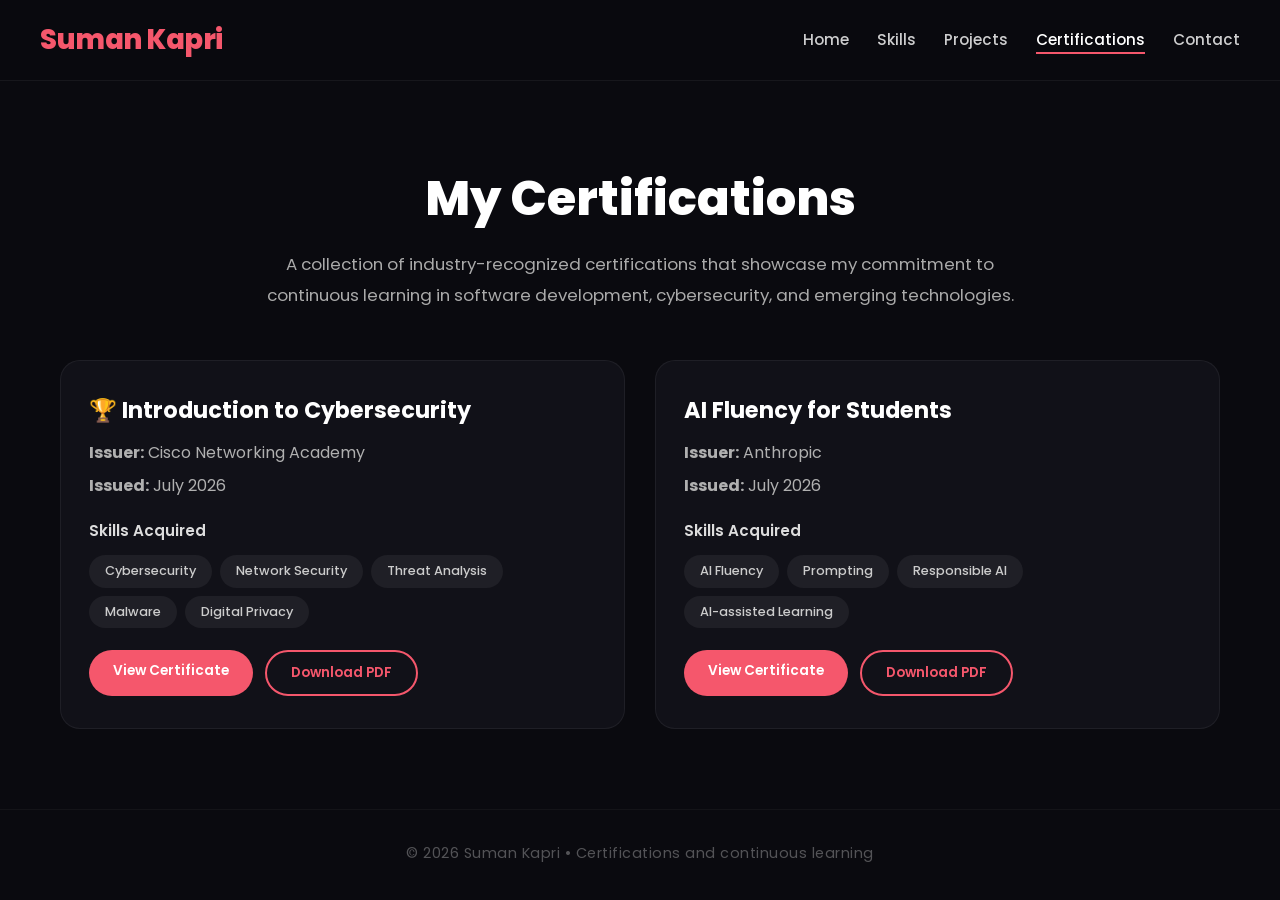
==== commit 0fcf12d4: "add certifications and projects" ====
--- a/certifications.html
+++ b/certifications.html
@@ -16,7 +16,7 @@
                 <li><a href="index.html">Home</a></li>
                 <li><a href="skills.html">Skills</a></li>
                 <li><a href="projects.html">Projects</a></li>
-                <li><a href="certifications.html">Certifications</a></li>
+                <li><a href="certifications.html" class="active">Certifications</a></li>
                 <li><a href="contact.html">Contact</a></li>
             </ul>
         </nav>
--- a/css/style.css
+++ b/css/style.css
@@ -77,10 +77,12 @@
     background: #f5576c;
     transition: width 0.3s ease;
 }
-.nav-links li a:hover::after {
+.nav-links li a:hover::after,
+.nav-links li a.active::after {
     width: 100%;
 }
-.nav-links li a:hover {
+.nav-links li a:hover,
+.nav-links li a.active {
     color: #fff;
 }
 .nav-links li a i {
@@ -184,7 +186,8 @@
     margin-bottom: 6px;
     letter-spacing: -1px;
 }
-.hero-content h1 .highlight {
+.hero-content h1 .highlight,
+.hero-content h1 span {
     color: #f5576c;
 }
 .hero-content .subtitle {
@@ -454,18 +457,6 @@
     background: #f5576c;
 }
 
-.project-image{
-    width:100%;
-    border-radius:12px;
-    margin-bottom:20px;
-    object-fit:cover;
-    transition:.3s ease;
-}
-
-.project-card:hover .project-image{
-    transform:scale(1.02);
-}
-
 /* ============================================================
    CERTIFICATIONS
    ============================================================ */
@@ -705,6 +696,127 @@
 
 .focus-tags span:hover{
     background:#F5576C;
+}
+
+/* ============================================================
+   CONTACT
+   ============================================================ */
+.contact-header {
+    max-width: 800px;
+    margin: 80px auto 45px;
+    text-align: center;
+    padding: 0 20px;
+}
+
+.contact-header h1 {
+    font-size: 3rem;
+    font-weight: 800;
+    margin-bottom: 12px;
+    background: linear-gradient(135deg, #f093fb, #f5576c);
+    -webkit-background-clip: text;
+    -webkit-text-fill-color: transparent;
+    background-clip: text;
+}
+
+.contact-header p {
+    color: #aaa;
+    line-height: 1.8;
+    font-size: 1.05rem;
+}
+
+.contact-container {
+    width: min(1120px, calc(100% - 40px));
+    margin: 0 auto 80px;
+    display: grid;
+    grid-template-columns: minmax(260px, 0.9fr) minmax(320px, 1.1fr);
+    gap: 30px;
+}
+
+.contact-info {
+    display: grid;
+    gap: 18px;
+}
+
+.info-card,
+.contact-form {
+    background: rgba(255, 255, 255, 0.04);
+    border: 1px solid rgba(255, 255, 255, 0.07);
+    border-radius: 20px;
+    padding: 26px;
+    box-shadow: 0 18px 40px rgba(0, 0, 0, 0.22);
+}
+
+.info-card {
+    min-height: 132px;
+}
+
+.info-card i {
+    color: #f5576c;
+    font-size: 1.45rem;
+    margin-bottom: 12px;
+}
+
+.info-card h3 {
+    font-size: 1.1rem;
+    margin-bottom: 6px;
+}
+
+.info-card p,
+.info-card a {
+    color: #bfc7d5;
+    text-decoration: none;
+    overflow-wrap: anywhere;
+}
+
+.info-card a:hover {
+    color: #fff;
+}
+
+.contact-form form {
+    display: grid;
+    gap: 16px;
+}
+
+.contact-form input,
+.contact-form textarea {
+    width: 100%;
+    border: 1px solid rgba(255, 255, 255, 0.08);
+    border-radius: 12px;
+    background: #0f172a;
+    color: #fff;
+    font: inherit;
+    padding: 14px 16px;
+    outline: none;
+    transition: border-color 0.25s ease, box-shadow 0.25s ease;
+}
+
+.contact-form textarea {
+    resize: vertical;
+    min-height: 160px;
+}
+
+.contact-form input:focus,
+.contact-form textarea:focus {
+    border-color: #f5576c;
+    box-shadow: 0 0 0 4px rgba(245, 87, 108, 0.12);
+}
+
+.contact-form button {
+    justify-self: start;
+    border: 0;
+    border-radius: 50px;
+    padding: 14px 34px;
+    background: linear-gradient(135deg, #f093fb, #f5576c);
+    color: #fff;
+    font: inherit;
+    font-weight: 700;
+    cursor: pointer;
+    transition: transform 0.25s ease, box-shadow 0.25s ease;
+}
+
+.contact-form button:hover {
+    transform: translateY(-2px);
+    box-shadow: 0 12px 30px rgba(245, 87, 108, 0.28);
 }
 
 /* RESPONSIVE */
@@ -924,6 +1036,13 @@
     .certifications-grid { grid-template-columns: 1fr; padding: 0 10px; }
     .certifications-header h1 { font-size: 2.2rem; }
     .certificate-card { padding: 24px 20px; }
+    .contact-header { margin-top: 55px; }
+    .contact-header h1 { font-size: 2.2rem; }
+    .contact-container {
+        grid-template-columns: 1fr;
+        width: min(100% - 32px, 680px);
+        margin-bottom: 60px;
+    }
 
     .floating-blob { display: none; }
     .github-skills-wrapper { padding: 20px 16px; }
@@ -940,4 +1059,10 @@
     .project-content { padding: 20px; }
     .certificate-buttons { flex-direction: column; }
     .certificate-buttons a { text-align: center; }
-}+    .info-card,
+    .contact-form { padding: 22px 18px; }
+    .contact-form button {
+        width: 100%;
+        justify-self: stretch;
+    }
+}
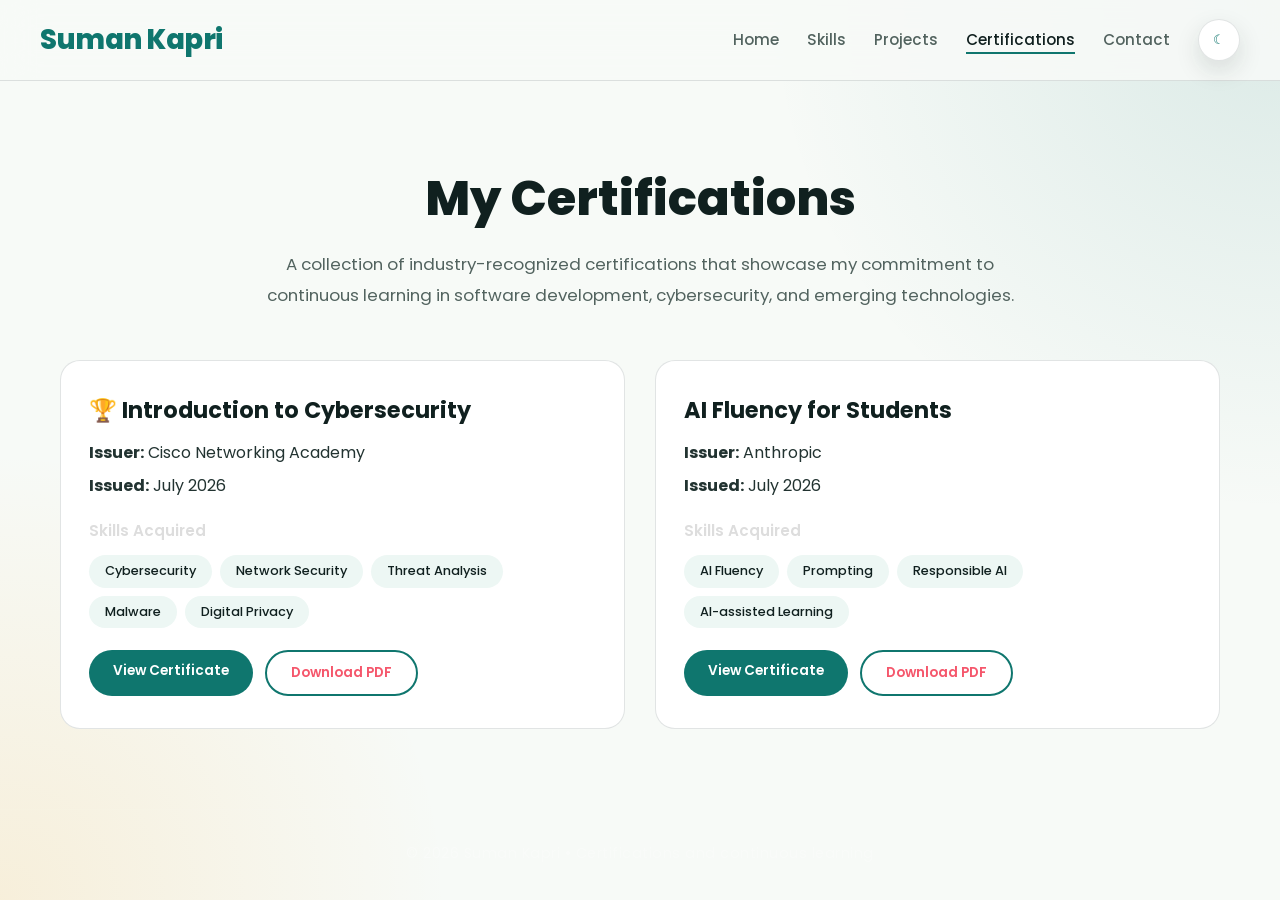
==== commit a9ea6607: "Add new style.color, toogle theme ," ====
--- a/certifications.html
+++ b/certifications.html
@@ -18,6 +18,7 @@
                 <li><a href="projects.html">Projects</a></li>
                 <li><a href="certifications.html" class="active">Certifications</a></li>
                 <li><a href="contact.html">Contact</a></li>
+                <li><button class="theme-toggle" type="button" aria-label="Switch theme" title="Switch theme"><span class="theme-icon">☀</span></button></li>
             </ul>
         </nav>
     </header>
--- a/css/style.css
+++ b/css/style.css
@@ -7,17 +7,49 @@
     box-sizing: border-box;
 }
 
+:root {
+    --bg: #071013;
+    --surface: #0d1b1e;
+    --surface-strong: #10242a;
+    --text: #f5fbf8;
+    --muted: #a7bbb6;
+    --border: rgba(255, 255, 255, 0.09);
+    --accent: #14b8a6;
+    --accent-2: #f59e0b;
+    --accent-soft: rgba(20, 184, 166, 0.16);
+    --shadow: rgba(0, 0, 0, 0.34);
+    --hero-glow: rgba(20, 184, 166, 0.28);
+}
+
+body.light-theme {
+    --bg: #f7faf7;
+    --surface: #ffffff;
+    --surface-strong: #edf7f4;
+    --text: #10201f;
+    --muted: #52635f;
+    --border: rgba(15, 36, 34, 0.12);
+    --accent: #0f766e;
+    --accent-2: #d97706;
+    --accent-soft: rgba(15, 118, 110, 0.12);
+    --shadow: rgba(15, 36, 34, 0.13);
+    --hero-glow: rgba(15, 118, 110, 0.16);
+}
+
 html {
     scroll-behavior: smooth;
 }
 
 body {
     font-family: 'Poppins', sans-serif;
-    background: #0a0a0f;
-    color: #fff;
+    background:
+        radial-gradient(circle at top right, var(--accent-soft), transparent 32rem),
+        radial-gradient(circle at bottom left, rgba(245, 158, 11, 0.12), transparent 28rem),
+        var(--bg);
+    color: var(--text);
     min-height: 100vh;
     overflow-x: hidden;
     line-height: 1.6;
+    transition: background 0.3s ease, color 0.3s ease;
 }
 
 /* ============================================================
@@ -817,6 +849,180 @@
 .contact-form button:hover {
     transform: translateY(-2px);
     box-shadow: 0 12px 30px rgba(245, 87, 108, 0.28);
+}
+
+/* ============================================================
+   THEME POLISH
+   ============================================================ */
+header {
+    background: color-mix(in srgb, var(--bg) 88%, transparent);
+    border-bottom-color: var(--border);
+}
+
+.logo,
+.hero-content h1 .highlight,
+.hero-content h1 span,
+.typing-wrapper .dynamic-text,
+.project-category,
+.certifications-header h1 span,
+.certificate-card .skills span:hover,
+.info-card i,
+footer p:hover,
+.footer-social a:hover {
+    color: var(--accent);
+}
+
+.nav-links li a {
+    color: var(--muted);
+}
+
+.nav-links li a:hover,
+.nav-links li a.active {
+    color: var(--text);
+}
+
+.nav-links li a::after,
+.nav-links li a i:hover,
+.project-tech span:hover,
+.btn-project,
+.certificate-buttons a:first-child,
+.certificate-buttons a:last-child:hover,
+.focus-tags span:hover {
+    background: var(--accent);
+}
+
+.hero-content img,
+.hero-content .avatar:hover,
+.tech-tags span:hover,
+.expertise-card:hover,
+.certificate-card:hover,
+.btn-project.demo,
+.certificate-buttons a:last-child,
+.contact-form input:focus,
+.contact-form textarea:focus {
+    border-color: var(--accent);
+}
+
+.typing-wrapper .dynamic-text {
+    border-right-color: var(--accent);
+}
+
+.blob-1 {
+    background: var(--accent);
+}
+
+.blob-2 {
+    background: var(--accent-2);
+}
+
+.btn-glow,
+.expertise-container h2,
+.skill-card::before,
+.contact-header h1,
+.contact-form button {
+    background: linear-gradient(135deg, var(--accent), var(--accent-2));
+}
+
+.hero-content img {
+    box-shadow: 0 15px 35px var(--hero-glow);
+}
+
+.expertise-section {
+    background: color-mix(in srgb, var(--surface) 58%, transparent);
+    border-color: var(--border);
+}
+
+.expertise-card,
+.skill-card,
+.github-skills-wrapper,
+.info-card,
+.contact-form {
+    background: color-mix(in srgb, var(--surface) 88%, transparent);
+    border-color: var(--border);
+    box-shadow: 0 18px 40px var(--shadow);
+}
+
+.project-card,
+.certificate-card {
+    background: var(--surface);
+    border-color: var(--border);
+}
+
+.skills-section,
+.contact-form input,
+.contact-form textarea {
+    background: var(--surface-strong);
+}
+
+.hero-content .subtitle,
+.expertise-intro,
+.page-hero-content p,
+.certifications-header p,
+.skills-intro,
+.github-summary,
+.info-card p,
+.info-card a {
+    color: var(--muted);
+}
+
+.expertise-card h3,
+.project-title,
+.certificate-card h2,
+.skill-card h3,
+.github-skills-wrapper h2,
+.github-skills-wrapper h3,
+.skill-info,
+.contact-form input,
+.contact-form textarea {
+    color: var(--text);
+}
+
+.expertise-card p,
+.project-description,
+.certificate-card p,
+.skill-card li {
+    color: color-mix(in srgb, var(--text) 72%, var(--muted));
+}
+
+.skill-card li::before {
+    color: var(--accent);
+}
+
+.tech-tags span,
+.project-tech span,
+.certificate-card .skills span,
+.focus-tags span {
+    background: var(--surface-strong);
+    color: var(--text);
+    border-color: var(--border);
+}
+
+footer {
+    border-top-color: var(--border);
+}
+
+footer p {
+    color: var(--muted);
+}
+
+.theme-toggle {
+    width: 42px;
+    height: 42px;
+    display: inline-grid;
+    place-items: center;
+    border: 1px solid var(--border);
+    border-radius: 50%;
+    background: var(--surface);
+    color: var(--accent);
+    cursor: pointer;
+    box-shadow: 0 10px 24px var(--shadow);
+    transition: transform 0.25s ease, background 0.25s ease, color 0.25s ease;
+}
+
+.theme-toggle:hover {
+    transform: translateY(-2px);
+    background: var(--accent);
+    color: #fff;
 }
 
 /* RESPONSIVE */
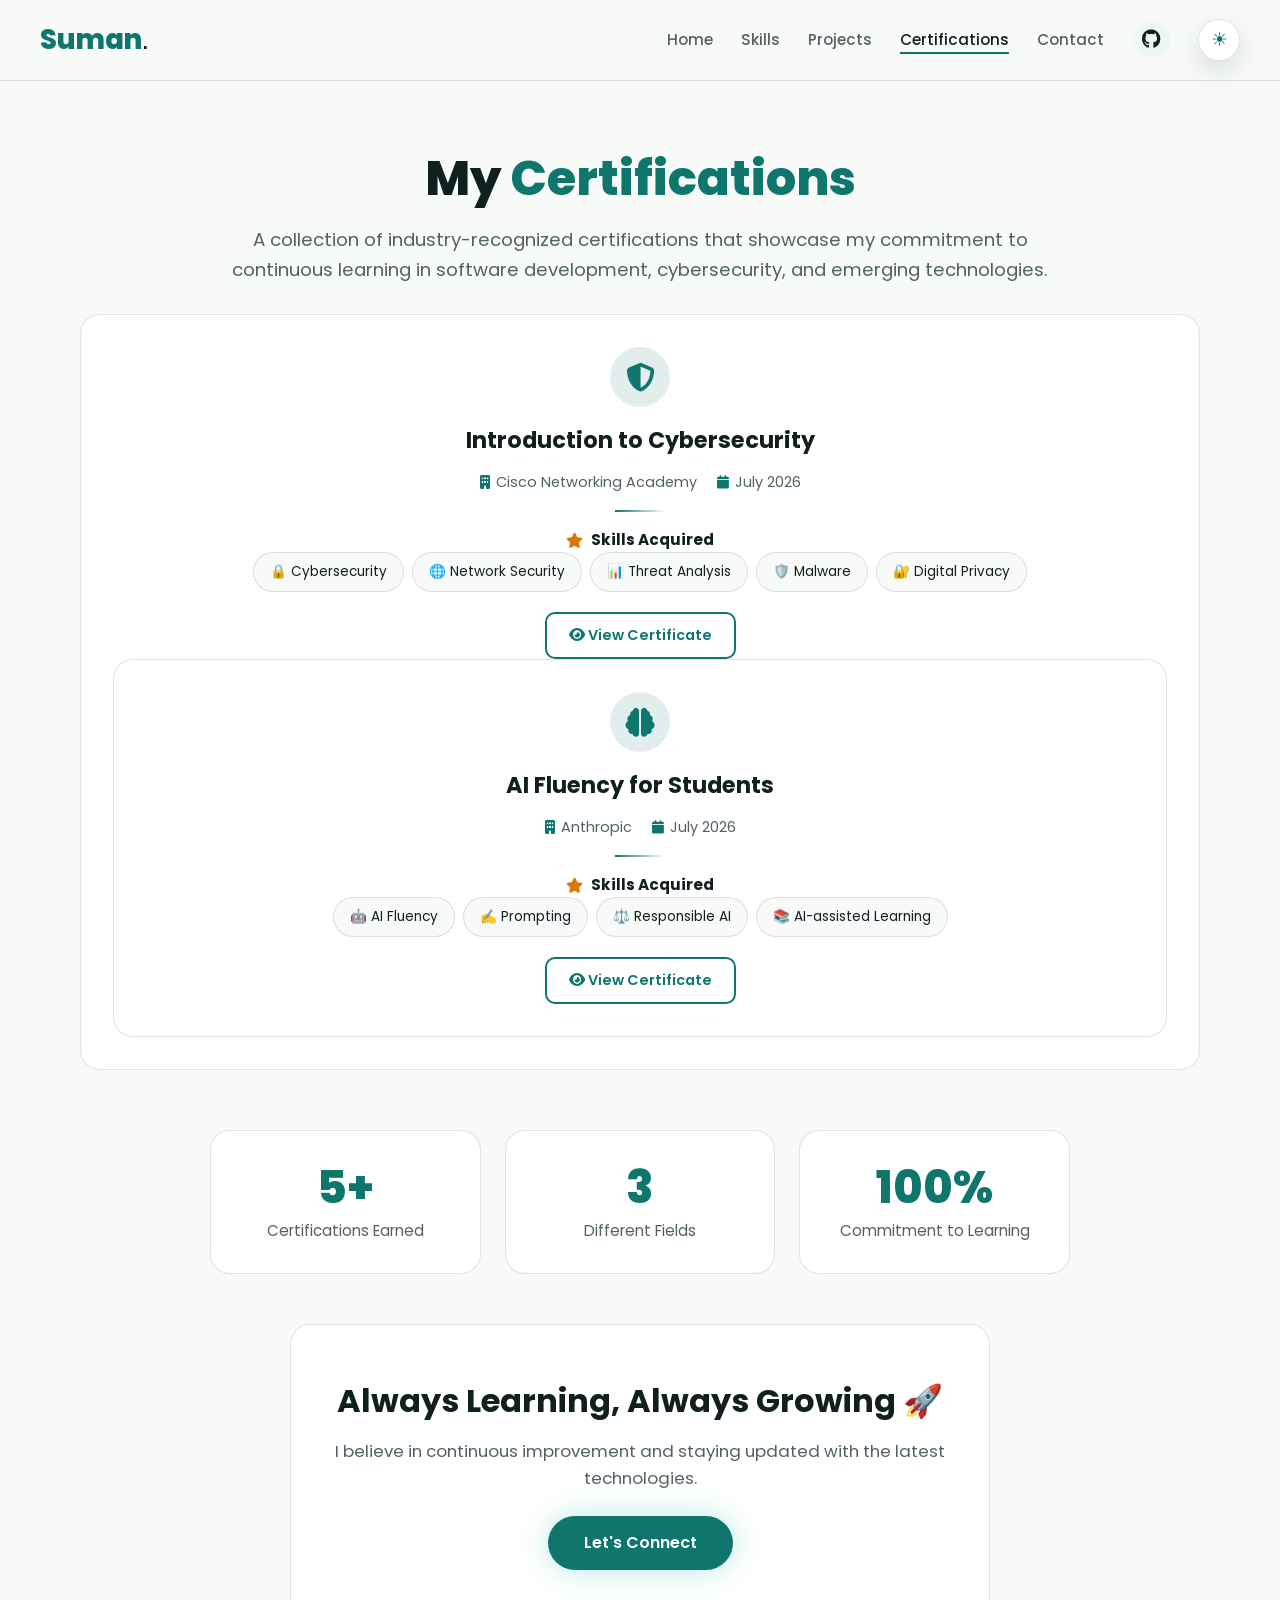
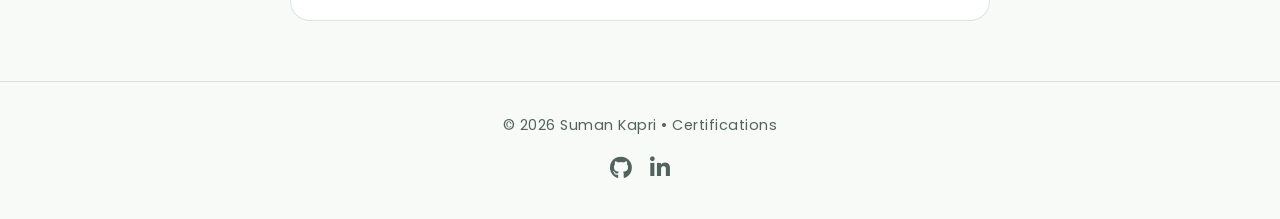
==== commit 76873029: "Add skills" ====
--- a/certifications.html
+++ b/certifications.html
@@ -1,126 +1,125 @@
 <!DOCTYPE html>
 <html lang="en">
-    <head>
-        <meta charset="UTF-8" />
-        <meta name="viewport" content="width=device-width, initial-scale=1.0" />
-        <title>Certifications | Suman Kapri</title>
-        <meta name="description" content="Certifications earned by Suman Kapri in cybersecurity, AI, networking, and software development." />
-        <link href="https://fonts.googleapis.com/css2?family=Poppins:wght@400;500;600;700;800&display=swap" rel="stylesheet" />
-        <link rel="stylesheet" href="css/style.css" />
-    </head>
-    <body>
-        <header>
+<head>
+    <meta charset="UTF-8" />
+    <meta name="viewport" content="width=device-width, initial-scale=1.0" />
+    <title>Certifications | Suman Kapri</title>
+    <meta name="description" content="Certifications earned by Suman Kapri in cybersecurity, AI, networking, and software development." />
+    <link href="https://fonts.googleapis.com/css2?family=Poppins:wght@400;500;600;700;800&display=swap" rel="stylesheet" />
+    <link rel="stylesheet" href="https://cdnjs.cloudflare.com/ajax/libs/font-awesome/6.5.0/css/all.min.css" />
+    <link rel="stylesheet" href="css/style.css" />
+</head>
+<body>
+
+    <header>
         <nav>
-            <div class="logo">Suman Kapri</div>
+            <div class="logo">Suman<span>.</span></div>
             <ul class="nav-links">
                 <li><a href="index.html">Home</a></li>
                 <li><a href="skills.html">Skills</a></li>
                 <li><a href="projects.html">Projects</a></li>
                 <li><a href="certifications.html" class="active">Certifications</a></li>
                 <li><a href="contact.html">Contact</a></li>
-                <li><button class="theme-toggle" type="button" aria-label="Switch theme" title="Switch theme"><span class="theme-icon">☀</span></button></li>
+                <li><a href="https://github.com/suman222222" target="_blank" aria-label="GitHub"><i class="fab fa-github"></i></a></li>
+                <li><button class="theme-toggle" type="button"><span class="theme-icon">☀</span></button></li>
             </ul>
         </nav>
     </header>
 
-    <section class="certifications-header">
+    <section class="page-hero">
+        <div class="page-hero-content">
+            <h1>My <span>Certifications</span></h1>
+            <p>A collection of industry-recognized certifications that showcase my commitment to continuous learning in software development, cybersecurity, and emerging technologies.</p>
+        </div>
+    </section>
 
-    <h1>My Certifications</h1>
+    <section class="certifications-grid">
 
-    <p>
-        A collection of industry-recognized certifications that showcase my
-        commitment to continuous learning in software development,
-        cybersecurity, and emerging technologies.
-    </p>
-
-</section>
-
-<section class="certifications-grid">
-
-    <div class="certificate-card">
-
-        <h2>🏆 Introduction to Cybersecurity</h2>
-
-        <p><strong>Issuer:</strong> Cisco Networking Academy</p>
-
-        <p><strong>Issued:</strong> July 2026</p>
-
-        <h4>Skills Acquired</h4>
-
-        <div class="skills">
-
-            <span>Cybersecurity</span>
-
-            <span>Network Security</span>
-
-            <span>Threat Analysis</span>
-
-            <span>Malware</span>
-
-            <span>Digital Privacy</span>
-
+        <!-- Certificate 1 -->
+        <div class="certificate-card">
+            <div class="cert-badge">
+                <i class="fas fa-shield-halved"></i>
+            </div>
+            <h2>Introduction to Cybersecurity</h2>
+            <div class="cert-meta">
+                <span><i class="fas fa-building"></i> Cisco Networking Academy</span>
+                <span><i class="fas fa-calendar"></i> July 2026</span>
+            </div>
+            <div class="cert-divider"></div>
+            <h4><i class="fas fa-star"></i> Skills Acquired</h4>
+            <div class="skills">
+                <span>🔒 Cybersecurity</span>
+                <span>🌐 Network Security</span>
+                <span>📊 Threat Analysis</span>
+                <span>🛡️ Malware</span>
+                <span>🔐 Digital Privacy</span>
+            </div>
+            <div class="certificate-buttons">
+                <a href="certificates/cisco-introduction-to-cybersecurity.pdf" target="_blank">
+                    <i class="fas fa-eye"></i> View Certificate
+                </a>
         </div>
 
-        <div class="certificate-buttons">
-
-            <a href="certificates/cisco-introduction-to-cybersecurity.pdf"
-               target="_blank">
-                View Certificate
-            </a>
-
-            <a href="certificates/cisco-introduction-to-cybersecurity.pdf"
-               download>
-                Download PDF
-            </a>
-
+        <!-- Certificate 2 -->
+        <div class="certificate-card">
+            <div class="cert-badge">
+                <i class="fas fa-brain"></i>
+            </div>
+            <h2>AI Fluency for Students</h2>
+            <div class="cert-meta">
+                <span><i class="fas fa-building"></i> Anthropic</span>
+                <span><i class="fas fa-calendar"></i> July 2026</span>
+            </div>
+            <div class="cert-divider"></div>
+            <h4><i class="fas fa-star"></i> Skills Acquired</h4>
+            <div class="skills">
+                <span>🤖 AI Fluency</span>
+                <span>✍️ Prompting</span>
+                <span>⚖️ Responsible AI</span>
+                <span>📚 AI-assisted Learning</span>
+            </div>
+            <div class="certificate-buttons">
+                <a href="certificates/antropic-ai-fluency-for-students.pdf" target="_blank">
+                    <i class="fas fa-eye"></i> View Certificate
+                </a>
+                
         </div>
 
-    </div>
+        
 
-    <div class="certificate-card">
+    </section>
 
-        <h2>AI Fluency for Students</h2>
+    <!-- Certifications Stats -->
+    <section class="cert-stats">
+        <div class="cert-stat-item">
+            <span class="cert-stat-number">5+</span>
+            <span class="cert-stat-label">Certifications Earned</span>
+        </div>
+        <div class="cert-stat-item">
+            <span class="cert-stat-number">3</span>
+            <span class="cert-stat-label">Different Fields</span>
+        </div>
+        <div class="cert-stat-item">
+            <span class="cert-stat-number">100%</span>
+            <span class="cert-stat-label">Commitment to Learning</span>
+        </div>
+    </section>
 
-        <p><strong>Issuer:</strong> Anthropic</p>
+    <!-- Call to Action -->
+    <section class="cert-cta">
+        <h2>Always Learning, Always Growing 🚀</h2>
+        <p>I believe in continuous improvement and staying updated with the latest technologies.</p>
+        <a href="contact.html" class="btn-glow">Let's Connect</a>
+    </section>
 
-        <p><strong>Issued:</strong> July 2026</p>
+    <footer>
+        <p>© 2026 Suman Kapri • Certifications </p>
+        <div class="footer-social">
+            <a href="https://github.com/suman222222" target="_blank"><i class="fab fa-github"></i></a>
+            <a href="https://www.linkedin.com/in/suman-kapri/" target="_blank"><i class="fab fa-linkedin-in"></i></a>
+        </div>
+    </footer>
 
-        <h4>Skills Acquired</h4>
-
-        <div class="skills">
-
-            <span>AI Fluency</span>
-
-            <span>Prompting</span>
-
-            <span>Responsible AI</span>
-
-            <span>AI-assisted Learning</span>
-
-        </div>
-
-        <div class="certificate-buttons">
-
-            <a href="certificates/antropic-ai-fluency-for-students.pdf"
-               target="_blank">
-                View Certificate
-            </a>
-
-            <a href="certificates/antropic-ai-fluency-for-students.pdf"
-               download>
-                Download PDF
-            </a>
-
-        </div>
-
-    </div>
-
-</section>
-<footer>
-    <p>© 2026 Suman Kapri • Certifications and continuous learning</p>
-</footer>
-<script src="js/script.js"></script>
-        
-    </body>
-
-</html>
+    <script src="js/script.js"></script>
+</body>
+</html>
--- a/css/style.css
+++ b/css/style.css
@@ -18,7 +18,8 @@
     --accent-2: #f59e0b;
     --accent-soft: rgba(20, 184, 166, 0.16);
     --shadow: rgba(0, 0, 0, 0.34);
-    --hero-glow: rgba(20, 184, 166, 0.28);
+    --radius: 20px;
+    --transition: 0.35s ease;
 }
 
 body.light-theme {
@@ -32,7 +33,6 @@
     --accent-2: #d97706;
     --accent-soft: rgba(15, 118, 110, 0.12);
     --shadow: rgba(15, 36, 34, 0.13);
-    --hero-glow: rgba(15, 118, 110, 0.16);
 }
 
 html {
@@ -41,26 +41,50 @@
 
 body {
     font-family: 'Poppins', sans-serif;
-    background:
-        radial-gradient(circle at top right, var(--accent-soft), transparent 32rem),
-        radial-gradient(circle at bottom left, rgba(245, 158, 11, 0.12), transparent 28rem),
-        var(--bg);
+    background: var(--bg);
     color: var(--text);
     min-height: 100vh;
-    overflow-x: hidden;
     line-height: 1.6;
     transition: background 0.3s ease, color 0.3s ease;
-}
-
-/* ============================================================
-   HEADER / NAV
+    overflow-x: hidden;
+}
+
+a {
+    text-decoration: none;
+    color: inherit;
+}
+
+img {
+    max-width: 100%;
+    display: block;
+}
+
+/* ============================================================
+   SCROLLBAR
+   ============================================================ */
+::-webkit-scrollbar {
+    width: 8px;
+}
+::-webkit-scrollbar-track {
+    background: var(--bg);
+}
+::-webkit-scrollbar-thumb {
+    background: var(--accent);
+    border-radius: 10px;
+}
+::-webkit-scrollbar-thumb:hover {
+    background: var(--accent-2);
+}
+
+/* ============================================================
+   HEADER / NAVIGATION
    ============================================================ */
 header {
     padding: 18px 40px;
-    background: rgba(10, 10, 15, 0.92);
+    background: color-mix(in srgb, var(--bg) 88%, transparent);
     backdrop-filter: blur(18px);
     -webkit-backdrop-filter: blur(18px);
-    border-bottom: 1px solid rgba(255, 255, 255, 0.06);
+    border-bottom: 1px solid var(--border);
     position: sticky;
     top: 0;
     z-index: 1000;
@@ -77,11 +101,12 @@
 .logo {
     font-size: 1.7rem;
     font-weight: 800;
-    color: #f5576c;
+    color: var(--accent);
     letter-spacing: -0.5px;
 }
+
 .logo span {
-    color: #fff;
+    color: var(--text);
     font-weight: 300;
 }
 
@@ -90,15 +115,18 @@
     align-items: center;
     gap: 28px;
     list-style: none;
-}
+    flex-wrap: wrap;
+}
+
 .nav-links li a {
-    color: rgba(255, 255, 255, 0.8);
+    color: var(--muted);
     text-decoration: none;
     font-weight: 500;
     font-size: 0.95rem;
     transition: color 0.3s ease;
     position: relative;
 }
+
 .nav-links li a::after {
     content: '';
     position: absolute;
@@ -106,903 +134,36 @@
     left: 0;
     width: 0%;
     height: 2px;
-    background: #f5576c;
+    background: var(--accent);
     transition: width 0.3s ease;
 }
+
 .nav-links li a:hover::after,
 .nav-links li a.active::after {
     width: 100%;
 }
+
 .nav-links li a:hover,
 .nav-links li a.active {
-    color: #fff;
-}
+    color: var(--text);
+}
+
 .nav-links li a i {
     font-size: 1.2rem;
-    background: rgba(255, 255, 255, 0.06);
+    background: var(--surface-strong);
     padding: 8px 10px;
     border-radius: 50%;
     transition: all 0.3s ease;
     width: 38px;
     text-align: center;
-    color: #fff;
-}
+    color: var(--text);
+}
+
 .nav-links li a i:hover {
-    background: #f5576c;
+    background: var(--accent);
     color: #fff !important;
     transform: translateY(-3px);
-    box-shadow: 0 8px 28px rgba(245, 87, 108, 0.45);
-}
-
-/* ============================================================
-   HERO
-   ============================================================ */
-
-   .hero-content img {
-    width: 220px;
-    height: 220px;
-    border-radius: 50%;
-    object-fit: cover;
-    object-position: center top;
-    border: 5px solid #F5576C;
-    box-shadow: 0 15px 35px rgba(245, 87, 108, 0.35);
-    margin-bottom: 25px;
-    transition: transform 0.4s ease;
-}
-
-.hero-content img:hover {
-    transform: scale(1.05);
-}
-
-.hero {
-    min-height: 88vh;
-    display: flex;
-    align-items: center;
-    justify-content: center;
-    padding: 40px 20px;
-    position: relative;
-    overflow: hidden;
-}
-
-.floating-blob {
-    position: absolute;
-    border-radius: 50%;
-    filter: blur(90px);
-    opacity: 0.35;
-    animation: floatBlob 7s ease-in-out infinite alternate;
-}
-.blob-1 {
-    width: 420px;
-    height: 420px;
-    background: #f5576c;
-    top: -120px;
-    right: -80px;
-}
-.blob-2 {
-    width: 340px;
-    height: 340px;
-    background: #f093fb;
-    bottom: -60px;
-    left: -60px;
-    animation-delay: 2.2s;
-}
-@keyframes floatBlob {
-    0% { transform: translate(0, 0) scale(1); }
-    100% { transform: translate(35px, -35px) scale(1.12); }
-}
-
-.hero-content {
-    text-align: center;
-    max-width: 820px;
-    z-index: 2;
-    position: relative;
-}
-.hero-content .avatar {
-    width: 150px;
-    height: 150px;
-    border-radius: 50%;
-    object-fit: cover;
-    border: 3px solid rgba(255, 255, 255, 0.08);
-    box-shadow: 0 0 50px rgba(245, 87, 108, 0.2);
-    transition: all 0.5s ease;
-    margin-bottom: 22px;
-}
-.hero-content .avatar:hover {
-    transform: scale(1.04);
-    box-shadow: 0 0 70px rgba(245, 87, 108, 0.35);
-    border-color: #f5576c;
-}
-.hero-content h1 {
-    font-size: 3.4rem;
-    font-weight: 800;
-    margin-bottom: 6px;
-    letter-spacing: -1px;
-}
-.hero-content h1 .highlight,
-.hero-content h1 span {
-    color: #f5576c;
-}
-.hero-content .subtitle {
-    font-size: 1.2rem;
-    color: #aaa;
-    font-weight: 400;
-    margin-bottom: 12px;
-}
-.typing-wrapper {
-    font-size: 1.6rem;
-    font-weight: 600;
-    margin: 8px 0 22px;
-}
-.typing-wrapper .static-text {
-    color: #fff;
-}
-.typing-wrapper .dynamic-text {
-    color: #f5576c;
-    border-right: 3px solid #f5576c;
-    padding-right: 6px;
-    animation: blinkCursor 0.75s step-end infinite;
-}
-@keyframes blinkCursor {
-    50% { border-color: transparent; }
-}
-
-.tech-tags {
-    display: flex;
-    flex-wrap: wrap;
-    justify-content: center;
-    gap: 12px;
-    margin: 18px 0 32px;
-}
-.tech-tags span {
-    background: rgba(255, 255, 255, 0.05);
-    padding: 8px 24px;
-    border-radius: 50px;
-    font-size: 0.85rem;
-    font-weight: 500;
-    color: #ddd;
-    border: 1px solid rgba(255, 255, 255, 0.05);
-    transition: all 0.3s ease;
-    cursor: default;
-}
-.tech-tags span:hover {
-    background: rgba(245, 87, 108, 0.12);
-    border-color: #f5576c;
-    transform: translateY(-2px);
-    color: #fff;
-}
-
-.btn-glow {
-    display: inline-block;
-    padding: 16px 48px;
-    background: linear-gradient(135deg, #f093fb, #f5576c);
-    color: #fff;
-    font-weight: 600;
-    font-size: 1rem;
-    border-radius: 50px;
-    text-decoration: none;
-    transition: all 0.3s ease;
-    box-shadow: 0 0 30px rgba(245, 87, 108, 0.25);
-    border: none;
-    cursor: pointer;
-}
-.btn-glow:hover {
-    transform: translateY(-3px) scale(1.02);
-    box-shadow: 0 0 55px rgba(245, 87, 108, 0.45);
-}
-
-/* ============================================================
-   EXPERTISE
-   ============================================================ */
-.expertise-section {
-    padding: 80px 20px;
-    background: rgba(255, 255, 255, 0.015);
-    border-top: 1px solid rgba(255, 255, 255, 0.05);
-    border-bottom: 1px solid rgba(255, 255, 255, 0.05);
-    text-align: center;
-}
-.expertise-container {
-    max-width: 1100px;
-    margin: 0 auto;
-}
-.expertise-container h2 {
-    font-size: 2.8rem;
-    font-weight: 800;
-    margin-bottom: 12px;
-    background: linear-gradient(135deg, #f093fb, #f5576c);
-    -webkit-background-clip: text;
-    -webkit-text-fill-color: transparent;
-    background-clip: text;
-}
-.expertise-intro {
-    font-size: 1.15rem;
-    color: #bbb;
-    max-width: 700px;
-    margin: 0 auto 50px;
-    line-height: 1.8;
-}
-.expertise-grid {
-    display: grid;
-    grid-template-columns: repeat(auto-fit, minmax(270px, 1fr));
-    gap: 30px;
-    text-align: left;
-}
-.expertise-card {
-    background: rgba(255, 255, 255, 0.04);
-    padding: 32px 28px;
-    border-radius: 20px;
-    border: 1px solid rgba(255, 255, 255, 0.06);
-    transition: all 0.35s ease;
-    position: relative;
-    overflow: hidden;
-}
-.expertise-card::before {
-    content: '';
-    position: absolute;
-    inset: 0;
-    background: radial-gradient(circle at 20% 30%, rgba(245, 87, 108, 0.06), transparent 70%);
-    opacity: 0;
-    transition: opacity 0.5s ease;
-}
-.expertise-card:hover::before {
-    opacity: 1;
-}
-.expertise-card:hover {
-    transform: translateY(-8px);
-    border-color: #f5576c;
-    box-shadow: 0 20px 40px rgba(0, 0, 0, 0.35);
-    background: rgba(255, 255, 255, 0.06);
-}
-.expertise-card .icon {
-    font-size: 2.6rem;
-    margin-bottom: 14px;
-    display: block;
-}
-.expertise-card h3 {
-    font-size: 1.35rem;
-    color: #fff;
-    margin-bottom: 8px;
-}
-.expertise-card p {
-    color: #b0b0b0;
-    line-height: 1.7;
-    font-size: 0.95rem;
-}
-
-/* ============================================================
-   PROJECTS (ALIGNED WITH YOUR SNIPPET)
-   ============================================================ */
-.page-hero {
-    padding: 60px 20px 30px;
-    text-align: center;
-}
-.page-hero-content h1 {
-    font-size: 3rem;
-    font-weight: 800;
-    margin-bottom: 8px;
-}
-.page-hero-content h1 span {
-    color: #f5576c;
-}
-.page-hero-content p {
-    color: #aaa;
-    font-size: 1.15rem;
-}
-
-.projects-section {
-    padding: 30px 20px 80px;
-    max-width: 1200px;
-    margin: 0 auto;
-}
-
-/* ---- Project card (your style) ---- */
-.project-card {
-    display: flex;
-    gap: 30px;
-    background: #111827;
-    border: 1px solid rgba(255, 255, 255, 0.08);
-    border-radius: 20px;
-    overflow: hidden;
-    margin: 40px 0;
-    transition: 0.35s ease;
-}
-.project-card:hover {
-    transform: translateY(-8px);
-    box-shadow: 0 18px 40px rgba(0, 0, 0, 0.35);
-}
-
-.project-image {
-    width: 40%;
-    min-height: 320px;
-    overflow: hidden;
-}
-.project-image img {
-    width: 100%;
-    height: 100%;
-    object-fit: cover;
-    transition: 0.4s;
-}
-.project-card:hover .project-image img {
-    transform: scale(1.05);
-}
-
-.project-content {
-    width: 60%;
-    padding: 35px;
-}
-.project-category {
-    display: inline-block;
-    color: #f5576c;
-    font-size: 14px;
-    font-weight: 600;
-    margin-bottom: 12px;
-    letter-spacing: 1px;
-}
-.project-title {
-    color: #fff;
-    font-size: 2rem;
-    margin-bottom: 18px;
-}
-.project-description {
-    color: #bfc7d5;
-    line-height: 1.8;
-    font-size: 16px;
-    margin-bottom: 25px;
-}
-.project-tech {
-    display: flex;
-    flex-wrap: wrap;
-    gap: 10px;
-    margin-bottom: 30px;
-}
-.project-tech span {
-    background: #1f2937;
-    color: #fff;
-    padding: 8px 14px;
-    border-radius: 30px;
-    font-size: 14px;
-    transition: 0.3s;
-}
-.project-tech span:hover {
-    background: #f5576c;
-}
-.project-links {
-    display: flex;
-    gap: 15px;
-}
-.btn-project {
-    text-decoration: none;
-    padding: 12px 22px;
-    border-radius: 10px;
-    background: #f5576c;
-    color: #fff;
-    font-weight: 600;
-    transition: 0.3s;
-}
-.btn-project:hover {
-    background: #e6475d;
-}
-.btn-project.demo {
-    background: transparent;
-    border: 2px solid #f5576c;
-}
-.btn-project.demo:hover {
-    background: #f5576c;
-}
-
-/* ============================================================
-   CERTIFICATIONS
-   ============================================================ */
-.certifications-header {
-    max-width: 800px;
-    margin: 80px auto 50px;
-    text-align: center;
-    padding: 0 20px;
-}
-.certifications-header h1 {
-    font-size: 3rem;
-    margin-bottom: 12px;
-    font-weight: 800;
-}
-.certifications-header h1 span {
-    color: #f5576c;
-}
-.certifications-header p {
-    color: #aaa;
-    line-height: 1.8;
-    font-size: 1.05rem;
-}
-.certifications-grid {
-    max-width: 1200px;
-    margin: 0 auto 80px;
-    padding: 0 20px;
-    display: grid;
-    grid-template-columns: repeat(auto-fit, minmax(340px, 1fr));
-    gap: 30px;
-}
-.certificate-card {
-    background: #111118;
-    border-radius: 20px;
-    padding: 32px 28px;
-    border: 1px solid rgba(255, 255, 255, 0.06);
-    transition: all 0.35s ease;
-}
-.certificate-card:hover {
-    transform: translateY(-6px);
-    border-color: #f5576c;
-    box-shadow: 0 18px 40px rgba(0, 0, 0, 0.3);
-}
-.certificate-card h2 {
-    color: #fff;
-    font-size: 1.4rem;
-    margin-bottom: 10px;
-}
-.certificate-card p {
-    color: #b0b0b0;
-    line-height: 1.7;
-    margin: 6px 0;
-}
-.certificate-card h4 {
-    color: #ddd;
-    margin-top: 20px;
-    margin-bottom: 12px;
-    font-size: 0.95rem;
-    font-weight: 600;
-}
-.certificate-card .skills {
-    display: flex;
-    flex-wrap: wrap;
-    gap: 8px;
-    margin-bottom: 22px;
-}
-.certificate-card .skills span {
-    background: rgba(255, 255, 255, 0.06);
-    color: #ccc;
-    padding: 6px 16px;
-    border-radius: 50px;
-    font-size: 0.8rem;
-    font-weight: 500;
-    transition: 0.3s ease;
-}
-.certificate-card .skills span:hover {
-    background: rgba(245, 87, 108, 0.15);
-    color: #f5576c;
-}
-.certificate-buttons {
-    display: flex;
-    flex-wrap: wrap;
-    gap: 12px;
-}
-.certificate-buttons a {
-    text-decoration: none;
-    padding: 10px 24px;
-    border-radius: 50px;
-    font-weight: 600;
-    font-size: 0.85rem;
-    transition: all 0.3s ease;
-}
-.certificate-buttons a:first-child {
-    background: #f5576c;
-    color: #fff;
-}
-.certificate-buttons a:first-child:hover {
-    background: #e0435a;
-    transform: translateY(-2px);
-    box-shadow: 0 8px 25px rgba(245, 87, 108, 0.25);
-}
-.certificate-buttons a:last-child {
-    border: 2px solid #f5576c;
-    color: #f5576c;
-    background: transparent;
-}
-.certificate-buttons a:last-child:hover {
-    background: #f5576c;
-    color: #fff;
-    transform: translateY(-2px);
-}
-
-/* ==========================
-   SKILLS PAGE
-========================== */
-
-.skills-section{
-    padding:100px 8%;
-    background:#0f172a;
-}
-
-.skills-section h2{
-    text-align:center;
-    font-size:3rem;
-    color:#fff;
-    margin-bottom:15px;
-}
-
-.skills-intro{
-    max-width:700px;
-    margin:0 auto 70px;
-    text-align:center;
-    color:#94a3b8;
-    line-height:1.8;
-}
-
-.skills-grid{
-    display:grid;
-    grid-template-columns:repeat(auto-fit,minmax(320px,1fr));
-    gap:35px;
-}
-
-/* CARD */
-
-.skill-card{
-    position:relative;
-    background:rgba(255,255,255,.05);
-    backdrop-filter:blur(15px);
-    border:1px solid rgba(255,255,255,.08);
-    border-radius:24px;
-    padding:35px;
-    transition:.4s;
-    overflow:hidden;
-}
-
-.skill-card::before{
-    content:"";
-    position:absolute;
-    top:0;
-    left:0;
-    width:100%;
-    height:5px;
-    background:linear-gradient(90deg,#F5576C,#7C3AED);
-}
-
-.skill-card:hover{
-    transform:translateY(-10px);
-    box-shadow:0 20px 45px rgba(245,87,108,.25);
-}
-
-.skill-card h3{
-    color:#fff;
-    font-size:1.4rem;
-    margin-bottom:25px;
-}
-
-.skill-card ul{
-    list-style:none;
-    padding:0;
-}
-
-.skill-card li{
-    display:flex;
-    align-items:center;
-    margin:14px 0;
-    color:#d1d5db;
-    font-size:15px;
-}
-
-.skill-card li::before{
-    content:"✔";
-    color:#F5576C;
-    font-weight:bold;
-    margin-right:12px;
-}
-
-/* GITHUB */
-
-.github-skills-wrapper{
-    margin-top:90px;
-    background:rgba(255,255,255,.04);
-    border:1px solid rgba(255,255,255,.08);
-    border-radius:25px;
-    padding:50px;
-}
-
-.github-skills-wrapper h2{
-    margin-bottom:30px;
-}
-
-.skill-bars-container{
-    margin-top:30px;
-}
-
-/* CURRENT FOCUS */
-
-.focus-box{
-    margin-top:80px;
-    text-align:center;
-}
-
-.focus-tags{
-    display:flex;
-    flex-wrap:wrap;
-    justify-content:center;
-    gap:15px;
-    margin-top:30px;
-}
-
-.focus-tags span{
-    padding:12px 22px;
-    background:#1e293b;
-    border-radius:50px;
-    color:#fff;
-    border:1px solid rgba(255,255,255,.08);
-    transition:.3s;
-}
-
-.focus-tags span:hover{
-    background:#F5576C;
-}
-
-/* ============================================================
-   CONTACT
-   ============================================================ */
-.contact-header {
-    max-width: 800px;
-    margin: 80px auto 45px;
-    text-align: center;
-    padding: 0 20px;
-}
-
-.contact-header h1 {
-    font-size: 3rem;
-    font-weight: 800;
-    margin-bottom: 12px;
-    background: linear-gradient(135deg, #f093fb, #f5576c);
-    -webkit-background-clip: text;
-    -webkit-text-fill-color: transparent;
-    background-clip: text;
-}
-
-.contact-header p {
-    color: #aaa;
-    line-height: 1.8;
-    font-size: 1.05rem;
-}
-
-.contact-container {
-    width: min(1120px, calc(100% - 40px));
-    margin: 0 auto 80px;
-    display: grid;
-    grid-template-columns: minmax(260px, 0.9fr) minmax(320px, 1.1fr);
-    gap: 30px;
-}
-
-.contact-info {
-    display: grid;
-    gap: 18px;
-}
-
-.info-card,
-.contact-form {
-    background: rgba(255, 255, 255, 0.04);
-    border: 1px solid rgba(255, 255, 255, 0.07);
-    border-radius: 20px;
-    padding: 26px;
-    box-shadow: 0 18px 40px rgba(0, 0, 0, 0.22);
-}
-
-.info-card {
-    min-height: 132px;
-}
-
-.info-card i {
-    color: #f5576c;
-    font-size: 1.45rem;
-    margin-bottom: 12px;
-}
-
-.info-card h3 {
-    font-size: 1.1rem;
-    margin-bottom: 6px;
-}
-
-.info-card p,
-.info-card a {
-    color: #bfc7d5;
-    text-decoration: none;
-    overflow-wrap: anywhere;
-}
-
-.info-card a:hover {
-    color: #fff;
-}
-
-.contact-form form {
-    display: grid;
-    gap: 16px;
-}
-
-.contact-form input,
-.contact-form textarea {
-    width: 100%;
-    border: 1px solid rgba(255, 255, 255, 0.08);
-    border-radius: 12px;
-    background: #0f172a;
-    color: #fff;
-    font: inherit;
-    padding: 14px 16px;
-    outline: none;
-    transition: border-color 0.25s ease, box-shadow 0.25s ease;
-}
-
-.contact-form textarea {
-    resize: vertical;
-    min-height: 160px;
-}
-
-.contact-form input:focus,
-.contact-form textarea:focus {
-    border-color: #f5576c;
-    box-shadow: 0 0 0 4px rgba(245, 87, 108, 0.12);
-}
-
-.contact-form button {
-    justify-self: start;
-    border: 0;
-    border-radius: 50px;
-    padding: 14px 34px;
-    background: linear-gradient(135deg, #f093fb, #f5576c);
-    color: #fff;
-    font: inherit;
-    font-weight: 700;
-    cursor: pointer;
-    transition: transform 0.25s ease, box-shadow 0.25s ease;
-}
-
-.contact-form button:hover {
-    transform: translateY(-2px);
-    box-shadow: 0 12px 30px rgba(245, 87, 108, 0.28);
-}
-
-/* ============================================================
-   THEME POLISH
-   ============================================================ */
-header {
-    background: color-mix(in srgb, var(--bg) 88%, transparent);
-    border-bottom-color: var(--border);
-}
-
-.logo,
-.hero-content h1 .highlight,
-.hero-content h1 span,
-.typing-wrapper .dynamic-text,
-.project-category,
-.certifications-header h1 span,
-.certificate-card .skills span:hover,
-.info-card i,
-footer p:hover,
-.footer-social a:hover {
-    color: var(--accent);
-}
-
-.nav-links li a {
-    color: var(--muted);
-}
-
-.nav-links li a:hover,
-.nav-links li a.active {
-    color: var(--text);
-}
-
-.nav-links li a::after,
-.nav-links li a i:hover,
-.project-tech span:hover,
-.btn-project,
-.certificate-buttons a:first-child,
-.certificate-buttons a:last-child:hover,
-.focus-tags span:hover {
-    background: var(--accent);
-}
-
-.hero-content img,
-.hero-content .avatar:hover,
-.tech-tags span:hover,
-.expertise-card:hover,
-.certificate-card:hover,
-.btn-project.demo,
-.certificate-buttons a:last-child,
-.contact-form input:focus,
-.contact-form textarea:focus {
-    border-color: var(--accent);
-}
-
-.typing-wrapper .dynamic-text {
-    border-right-color: var(--accent);
-}
-
-.blob-1 {
-    background: var(--accent);
-}
-
-.blob-2 {
-    background: var(--accent-2);
-}
-
-.btn-glow,
-.expertise-container h2,
-.skill-card::before,
-.contact-header h1,
-.contact-form button {
-    background: linear-gradient(135deg, var(--accent), var(--accent-2));
-}
-
-.hero-content img {
-    box-shadow: 0 15px 35px var(--hero-glow);
-}
-
-.expertise-section {
-    background: color-mix(in srgb, var(--surface) 58%, transparent);
-    border-color: var(--border);
-}
-
-.expertise-card,
-.skill-card,
-.github-skills-wrapper,
-.info-card,
-.contact-form {
-    background: color-mix(in srgb, var(--surface) 88%, transparent);
-    border-color: var(--border);
-    box-shadow: 0 18px 40px var(--shadow);
-}
-
-.project-card,
-.certificate-card {
-    background: var(--surface);
-    border-color: var(--border);
-}
-
-.skills-section,
-.contact-form input,
-.contact-form textarea {
-    background: var(--surface-strong);
-}
-
-.hero-content .subtitle,
-.expertise-intro,
-.page-hero-content p,
-.certifications-header p,
-.skills-intro,
-.github-summary,
-.info-card p,
-.info-card a {
-    color: var(--muted);
-}
-
-.expertise-card h3,
-.project-title,
-.certificate-card h2,
-.skill-card h3,
-.github-skills-wrapper h2,
-.github-skills-wrapper h3,
-.skill-info,
-.contact-form input,
-.contact-form textarea {
-    color: var(--text);
-}
-
-.expertise-card p,
-.project-description,
-.certificate-card p,
-.skill-card li {
-    color: color-mix(in srgb, var(--text) 72%, var(--muted));
-}
-
-.skill-card li::before {
-    color: var(--accent);
-}
-
-.tech-tags span,
-.project-tech span,
-.certificate-card .skills span,
-.focus-tags span {
-    background: var(--surface-strong);
-    color: var(--text);
-    border-color: var(--border);
-}
-
-footer {
-    border-top-color: var(--border);
-}
-
-footer p {
-    color: var(--muted);
+    box-shadow: 0 8px 28px rgba(20, 184, 166, 0.45);
 }
 
 .theme-toggle {
@@ -1017,6 +178,7 @@
     cursor: pointer;
     box-shadow: 0 10px 24px var(--shadow);
     transition: transform 0.25s ease, background 0.25s ease, color 0.25s ease;
+    font-size: 1.2rem;
 }
 
 .theme-toggle:hover {
@@ -1025,145 +187,987 @@
     color: #fff;
 }
 
-/* RESPONSIVE */
-
-@media(max-width:768px){
-
-.skills-section{
-    padding:70px 25px;
-}
-
-.skills-section h2{
-    font-size:2.2rem;
-}
-
-.github-skills-wrapper{
-    padding:30px;
-}
-
-}
-
-
-/* ============================================================
-   GITHUB LIVE SKILL BARS
-============================================================ */
-
-.github-skills-wrapper{
-    margin-top:80px;
-    padding:45px;
-    background:rgba(255,255,255,.05);
-    backdrop-filter:blur(18px);
-    border:1px solid rgba(255,255,255,.08);
-    border-radius:24px;
-    box-shadow:0 15px 40px rgba(0,0,0,.25);
-}
-
-.github-skills-wrapper h2,
-.github-skills-wrapper h3{
-    text-align:center;
-    color:#fff;
-    font-size:1.7rem;
-    margin-bottom:35px;
-}
-
-.skill-bars-container{
-    display:flex;
-    flex-direction:column;
-    gap:22px;
-}
-
-.skill-row{
-    opacity:0;
-    animation:slideBar .7s ease forwards;
-}
-
-.skill-row:nth-child(1){animation-delay:.05s;}
-.skill-row:nth-child(2){animation-delay:.12s;}
-.skill-row:nth-child(3){animation-delay:.19s;}
-.skill-row:nth-child(4){animation-delay:.26s;}
-.skill-row:nth-child(5){animation-delay:.33s;}
-.skill-row:nth-child(6){animation-delay:.40s;}
-
-@keyframes slideBar{
-
-0%{
-opacity:0;
-transform:translateX(-25px);
-}
-
-100%{
-opacity:1;
-transform:translateX(0);
-}
-
-}
-
-.skill-info{
-
-display:flex;
-justify-content:space-between;
-align-items:center;
-
-font-size:.95rem;
-font-weight:600;
-
-margin-bottom:8px;
-
-color:#fff;
-
-}
-
-.skill-track{
-
-width:100%;
-height:10px;
-
-background:#1f2937;
-
-border-radius:50px;
-
-overflow:hidden;
-
-}
-
-.skill-track span{
-
-display:block;
-
-height:100%;
-width:0;
-
-border-radius:50px;
-
-background:linear-gradient(
-90deg,
-#F5576C,
-#7C3AED,
-#06B6D4
-);
-
-box-shadow:0 0 18px rgba(245,87,108,.4);
-
-transition:width 1.5s ease;
-
-}
-
-.github-summary{
-
-margin-top:30px;
-
-text-align:center;
-
-color:#94a3b8;
-
-font-size:.9rem;
-
-padding-top:20px;
-
-border-top:1px solid rgba(255,255,255,.08);
-
-line-height:1.8;
-
+/* ============================================================
+   BUTTONS
+   ============================================================ */
+.btn-glow {
+    display: inline-block;
+    padding: 14px 36px;
+    background: var(--accent);
+    color: #fff;
+    font-weight: 600;
+    border-radius: 50px;
+    transition: all 0.3s ease;
+    box-shadow: 0 0 30px rgba(20, 184, 166, 0.3);
+    border: none;
+    cursor: pointer;
+    font-size: 1rem;
+    text-align: center;
+}
+
+.btn-glow:hover {
+    transform: translateY(-3px);
+    box-shadow: 0 0 50px rgba(20, 184, 166, 0.5);
+}
+
+.btn-outline {
+    display: inline-block;
+    padding: 14px 36px;
+    border: 2px solid var(--accent);
+    color: var(--accent);
+    font-weight: 600;
+    border-radius: 50px;
+    transition: all 0.3s ease;
+    background: transparent;
+    cursor: pointer;
+    font-size: 1rem;
+    text-align: center;
+}
+
+.btn-outline:hover {
+    background: var(--accent);
+    color: #fff;
+    transform: translateY(-3px);
+}
+
+/* ============================================================
+   PAGE HERO (Shared across all pages)
+   ============================================================ */
+.page-hero {
+    padding: 60px 20px 30px;
+    text-align: center;
+    max-width: 900px;
+    margin: 0 auto;
+}
+
+.page-hero-content h1 {
+    font-size: 3rem;
+    font-weight: 800;
+    margin-bottom: 8px;
+}
+
+.page-hero-content h1 span {
+    color: var(--accent);
+}
+
+.page-hero-content p {
+    color: var(--muted);
+    font-size: 1.15rem;
+}
+
+/* ============================================================
+   HOME PAGE - HERO
+   ============================================================ */
+.home-hero {
+    display: flex;
+    align-items: center;
+    justify-content: space-between;
+    max-width: 1200px;
+    margin: 40px auto 0;
+    padding: 0 40px;
+    gap: 60px;
+    min-height: calc(100vh - 140px);
+}
+
+.home-hero-copy {
+    flex: 1;
+}
+
+.hero-kicker {
+    font-size: 1.1rem;
+    color: var(--muted);
+    margin-bottom: 8px;
+}
+
+.home-hero-copy h1 {
+    font-size: 4rem;
+    font-weight: 800;
+    line-height: 1.1;
+    background: linear-gradient(135deg, var(--text) 40%, var(--accent));
+    -webkit-background-clip: text;
+    -webkit-text-fill-color: transparent;
+    background-clip: text;
+}
+
+.hero-degree {
+    font-size: 1.3rem;
+    color: var(--muted);
+    margin-top: 8px;
+}
+
+.hero-role {
+    color: var(--accent);
+    font-weight: 500;
+    margin-top: 4px;
+}
+
+.hero-actions {
+    display: flex;
+    gap: 16px;
+    margin-top: 32px;
+    flex-wrap: wrap;
+}
+
+.home-hero-visual {
+    flex: 1;
+    display: flex;
+    justify-content: center;
+    align-items: center;
+}
+
+.portrait-frame {
+    width: 380px;
+    height: 380px;
+    border-radius: 50%;
+    overflow: hidden;
+    border: 4px solid var(--accent);
+    box-shadow: 0 0 60px rgba(20, 184, 166, 0.25);
+}
+
+.portrait-frame img {
+    width: 100%;
+    height: 100%;
+    object-fit: cover;
+}
+
+/* ============================================================
+   HOME PAGE - QUICK STATS
+   ============================================================ */
+.quick-stats {
+    display: grid;
+    grid-template-columns: repeat(4, 1fr);
+    gap: 20px;
+    max-width: 1200px;
+    margin: -30px auto 60px;
+    padding: 0 40px;
+}
+
+.stat-card {
+    background: var(--surface);
+    border: 1px solid var(--border);
+    border-radius: var(--radius);
+    padding: 24px 20px;
+    text-align: center;
+    transition: var(--transition);
+}
+
+.stat-card:hover {
+    transform: translateY(-6px);
+    border-color: var(--accent);
+}
+
+.stat-card span {
+    display: block;
+    color: var(--muted);
+    font-size: 0.9rem;
+}
+
+.stat-card strong {
+    display: block;
+    font-size: 2.2rem;
+    font-weight: 800;
+    color: var(--text);
+    margin-top: 4px;
+}
+
+/* ============================================================
+   HOME PAGE - ABOUT
+   ============================================================ */
+.about-panel {
+    display: flex;
+    align-items: center;
+    gap: 50px;
+    max-width: 1200px;
+    margin: 0 auto 80px;
+    padding: 0 40px;
+}
+
+.about-photo {
+    width: 200px;
+    height: 200px;
+    border-radius: 50%;
+    overflow: hidden;
+    border: 3px solid var(--accent);
+    flex-shrink: 0;
+}
+
+.about-photo img {
+    width: 100%;
+    height: 100%;
+    object-fit: cover;
+}
+
+.about-copy .section-label {
+    color: var(--accent);
+    font-weight: 600;
+    font-size: 0.9rem;
+    text-transform: uppercase;
+    letter-spacing: 2px;
+}
+
+.about-copy h2 {
+    font-size: 2rem;
+    margin: 8px 0 16px;
+    line-height: 1.3;
+}
+
+.about-copy p {
+    color: var(--muted);
+    max-width: 500px;
+}
+
+.about-copy a {
+    color: var(--accent);
+    font-weight: 600;
+    display: inline-block;
+    margin-top: 12px;
+    transition: var(--transition);
+}
+
+.about-copy a:hover {
+    transform: translateX(6px);
+}
+
+/* ============================================================
+   SECTION HEADINGS (Shared)
+   ============================================================ */
+.section-heading {
+    text-align: center;
+    max-width: 700px;
+    margin: 0 auto 40px;
+}
+
+.section-label {
+    color: var(--accent);
+    font-weight: 600;
+    font-size: 0.9rem;
+    text-transform: uppercase;
+    letter-spacing: 2px;
+}
+
+.section-heading h2 {
+    font-size: 2.4rem;
+    margin-top: 6px;
+}
+
+/* ============================================================
+   HOME PAGE - TECH STACK
+   ============================================================ */
+#tech-stack {
+    max-width: 1200px;
+    margin: 0 auto 80px;
+    padding: 0 40px;
+}
+
+.tech-card-grid {
+    display: flex;
+    flex-wrap: wrap;
+    justify-content: center;
+    gap: 12px;
+}
+
+.tech-card-grid span {
+    background: var(--surface);
+    border: 1px solid var(--border);
+    padding: 12px 24px;
+    border-radius: 50px;
+    font-weight: 500;
+    transition: var(--transition);
+    cursor: default;
+}
+
+.tech-card-grid span:hover {
+    background: var(--accent);
+    color: #fff;
+    transform: translateY(-4px);
+    border-color: var(--accent);
+}
+
+/* ============================================================
+   HOME PAGE - PROJECTS
+   ============================================================ */
+#projects {
+    max-width: 1200px;
+    margin: 0 auto 80px;
+    padding: 0 40px;
+}
+
+.home-project-grid {
+    display: grid;
+    grid-template-columns: repeat(auto-fit, minmax(260px, 1fr));
+    gap: 24px;
+}
+
+.home-project-card {
+    background: var(--surface);
+    border: 1px solid var(--border);
+    border-radius: var(--radius);
+    padding: 28px;
+    transition: var(--transition);
+}
+
+.home-project-card:hover {
+    transform: translateY(-8px);
+    border-color: var(--accent);
+    box-shadow: 0 20px 40px var(--shadow);
+}
+
+.project-thumb {
+    width: 100%;
+    height: 160px;
+    border-radius: 12px;
+    background: var(--surface-strong);
+    display: flex;
+    align-items: center;
+    justify-content: center;
+    font-size: 2.5rem;
+    font-weight: 700;
+    color: var(--accent);
+    overflow: hidden;
+    margin-bottom: 16px;
+}
+
+.project-thumb img {
+    width: 100%;
+    height: 100%;
+    object-fit: cover;
+}
+
+.project-thumb.initials {
+    background: var(--accent-soft);
+    color: var(--accent);
+}
+
+.home-project-card h3 {
+    font-size: 1.2rem;
+    margin-bottom: 8px;
+}
+
+.home-project-card p {
+    color: var(--muted);
+    font-size: 0.95rem;
+    margin-bottom: 16px;
+}
+
+.mini-links {
+    display: flex;
+    gap: 16px;
+}
+
+.mini-links a {
+    color: var(--accent);
+    font-weight: 500;
+    font-size: 0.9rem;
+    transition: var(--transition);
+}
+
+.mini-links a:hover {
+    color: var(--text);
+}
+
+/* ============================================================
+   HOME PAGE - CERTIFICATIONS STRIP
+   ============================================================ */
+.certifications-strip {
+    max-width: 1200px;
+    margin: 0 auto 60px;
+    padding: 40px;
+    background: var(--surface);
+    border: 1px solid var(--border);
+    border-radius: var(--radius);
+    display: flex;
+    align-items: center;
+    justify-content: space-between;
+    flex-wrap: wrap;
+    gap: 24px;
+}
+
+.certifications-strip ul {
+    list-style: none;
+    display: flex;
+    gap: 24px;
+    flex-wrap: wrap;
+}
+
+.certifications-strip ul li {
+    color: var(--muted);
+    font-weight: 500;
+}
+
+.certifications-strip ul li::before {
+    content: '▹ ';
+    color: var(--accent);
+}
+
+.certifications-strip a {
+    color: var(--accent);
+    font-weight: 600;
+    transition: var(--transition);
+}
+
+.certifications-strip a:hover {
+    transform: translateX(6px);
+}
+
+/* ============================================================
+   HOME PAGE - JOURNEY TIMELINE
+   ============================================================ */
+.journey-section {
+    max-width: 1200px;
+    margin: 0 auto 60px;
+    padding: 0 40px;
+}
+
+.timeline {
+    list-style: none;
+    max-width: 600px;
+    margin: 0 auto;
+}
+
+.timeline li {
+    padding: 16px 24px;
+    border-left: 3px solid var(--accent);
+    margin-bottom: 12px;
+    background: var(--surface);
+    border-radius: 0 12px 12px 0;
+    transition: var(--transition);
+    font-weight: 500;
+}
+
+.timeline li:hover {
+    transform: translateX(8px);
+    border-color: var(--accent-2);
+}
+
+/* ============================================================
+   HOME PAGE - CONTACT CTA
+   ============================================================ */
+.contact-cta {
+    max-width: 1200px;
+    margin: 0 auto 60px;
+    padding: 60px 40px;
+    text-align: center;
+    background: var(--surface);
+    border-radius: var(--radius);
+    border: 1px solid var(--border);
+}
+
+.contact-cta h2 {
+    font-size: 2.4rem;
+    margin-bottom: 24px;
+}
+
+.contact-actions {
+    display: flex;
+    gap: 16px;
+    justify-content: center;
+    flex-wrap: wrap;
+}
+
+/* ============================================================
+   SKILLS PAGE
+   ============================================================ */
+.skills-section {
+    max-width: 1200px;
+    margin: 0 auto 60px;
+    padding: 0 40px;
+}
+
+.skills-grid {
+    display: grid;
+    grid-template-columns: repeat(auto-fit, minmax(280px, 1fr));
+    gap: 24px;
+    margin: 20px 0 40px;
+}
+
+.skill-card {
+    background: var(--surface);
+    border: 1px solid var(--border);
+    border-radius: var(--radius);
+    padding: 28px;
+    transition: var(--transition);
+}
+
+.skill-card:hover {
+    transform: translateY(-6px);
+    border-color: var(--accent);
+}
+
+.skill-card h3 {
+    font-size: 1.1rem;
+    margin-bottom: 12px;
+    color: var(--accent);
+}
+
+.skill-card h3 i {
+    margin-right: 10px;
+}
+
+.skill-card ul {
+    list-style: none;
+}
+
+.skill-card ul li {
+    padding: 6px 0;
+    color: var(--muted);
+    border-bottom: 1px solid var(--border);
+}
+
+.skill-card ul li:last-child {
+    border-bottom: none;
+}
+
+.skill-card p {
+    color: var(--muted);
+    font-size: 0.95rem;
+    line-height: 1.7;
+}
+
+/* ============================================================
+   PROJECTS PAGE
+   ============================================================ */
+.projects-section {
+    max-width: 1200px;
+    margin: 0 auto 60px;
+    padding: 0 40px;
+}
+
+.project-card {
+    display: flex;
+    gap: 30px;
+    background: var(--surface);
+    border: 1px solid var(--border);
+    border-radius: var(--radius);
+    overflow: hidden;
+    transition: var(--transition);
+    margin-bottom: 40px;
+}
+
+.project-card:hover {
+    transform: translateY(-8px);
+    box-shadow: 0 18px 40px var(--shadow);
+}
+
+.project-image {
+    width: 40%;
+    min-height: 320px;
+    overflow: hidden;
+    flex-shrink: 0;
+    background: var(--surface-strong);
+    display: flex;
+    align-items: center;
+    justify-content: center;
+}
+
+.project-image img {
+    width: 100%;
+    height: 100%;
+    object-fit: cover;
+    transition: 0.4s;
+}
+
+.project-card:hover .project-image img {
+    transform: scale(1.05);
+}
+
+.project-image .fallback {
+    font-size: 4.5rem;
+    font-weight: 700;
+    color: var(--accent);
+    opacity: 0.6;
+}
+
+.project-content {
+    width: 60%;
+    padding: 35px 35px 35px 0;
+    display: flex;
+    flex-direction: column;
+    justify-content: center;
+}
+
+.project-category {
+    color: var(--accent);
+    font-size: 14px;
+    font-weight: 600;
+    margin-bottom: 12px;
+    letter-spacing: 1px;
+}
+
+.project-title {
+    color: var(--text);
+    font-size: 2rem;
+    margin-bottom: 18px;
+    font-weight: 700;
+}
+
+.project-description {
+    color: var(--muted);
+    line-height: 1.8;
+    font-size: 16px;
+    margin-bottom: 25px;
+}
+
+.project-tech {
+    display: flex;
+    flex-wrap: wrap;
+    gap: 10px;
+    margin-bottom: 30px;
+}
+
+.project-tech span {
+    background: var(--surface-strong);
+    color: var(--text);
+    padding: 8px 14px;
+    border-radius: 30px;
+    font-size: 14px;
+    transition: 0.3s;
+}
+
+.project-tech span:hover {
+    background: var(--accent);
+    color: #fff;
+}
+
+.project-links {
+    display: flex;
+    gap: 15px;
+    flex-wrap: wrap;
+}
+
+.btn-project {
+    padding: 12px 22px;
+    border-radius: 10px;
+    background: var(--accent);
+    color: #fff;
+    font-weight: 600;
+    transition: 0.3s;
+    display: inline-flex;
+    align-items: center;
+    gap: 8px;
+    border: none;
+    cursor: pointer;
+    text-decoration: none;
+}
+
+.btn-project:hover {
+    background: var(--accent-2);
+    transform: translateY(-2px);
+}
+
+.btn-project.demo {
+    background: transparent;
+    border: 2px solid var(--accent);
+    color: var(--accent);
+}
+
+.btn-project.demo:hover {
+    background: var(--accent);
+    color: #fff;
+}
+
+/* ============================================================
+   CERTIFICATIONS PAGE - UPDATED
+   ============================================================ */
+.certifications-grid {
+    max-width: 1200px;
+    margin: 0 auto 60px;
+    padding: 0 40px;
+    display: grid;
+    grid-template-columns: repeat(auto-fit, minmax(340px, 1fr));
+    gap: 40px; /* Increased spacing */
+}
+
+.certificate-card {
+    background: var(--surface);
+    border: 1px solid var(--border);
+    border-radius: var(--radius);
+    padding: 32px;
+    transition: var(--transition);
+    text-align: center; /* Center all content */
+}
+
+.certificate-card:hover {
+    transform: translateY(-6px);
+    border-color: var(--accent);
+    box-shadow: 0 20px 40px var(--shadow);
+}
+
+/* Certificate Badge */
+.cert-badge {
+    width: 60px;
+    height: 60px;
+    border-radius: 50%;
+    background: var(--accent-soft);
+    display: flex;
+    align-items: center;
+    justify-content: center;
+    font-size: 1.8rem;
+    color: var(--accent);
+    margin: 0 auto 16px; /* Centered */
+    transition: var(--transition);
+}
+
+.certificate-card:hover .cert-badge {
+    transform: scale(1.1) rotate(-5deg);
+    background: var(--accent);
+    color: #fff;
+}
+
+.certificate-card h2 {
+    font-size: 1.4rem;
+    margin-bottom: 12px;
+}
+
+.cert-meta {
+    display: flex;
+    gap: 20px;
+    flex-wrap: wrap;
+    margin: 12px 0 16px;
+    justify-content: center; /* Centered */
+}
+
+.cert-meta span {
+    color: var(--muted);
+    font-size: 0.9rem;
+    display: flex;
+    align-items: center;
+    gap: 6px;
+}
+
+.cert-meta span i {
+    color: var(--accent);
+    font-size: 0.85rem;
+}
+
+.cert-divider {
+    width: 50px;
+    height: 2px;
+    background: linear-gradient(90deg, var(--accent), transparent);
+    margin: 16px auto; /* Centered */
+}
+
+.certificate-card h4 {
+    display: flex;
+    align-items: center;
+    gap: 8px;
+    font-size: 0.95rem;
+    color: var(--text);
+    justify-content: center; /* Centered */
+}
+
+.certificate-card h4 i {
+    color: var(--accent-2);
+}
+
+.certificate-card .skills {
+    display: flex;
+    flex-wrap: wrap;
+    gap: 8px;
+    margin-bottom: 20px;
+    justify-content: center; /* Centered */
+}
+
+.certificate-card .skills span {
+    background: var(--bg);
+    color: var(--text);
+    padding: 8px 16px;
+    border-radius: 30px;
+    font-size: 0.85rem;
+    border: 1px solid var(--border);
+    transition: var(--transition);
+    cursor: default;
+    display: inline-flex;
+    align-items: center;
+    gap: 4px;
+}
+
+.certificate-card .skills span:hover {
+    background: var(--accent);
+    color: #fff;
+    transform: translateY(-2px);
+    border-color: var(--accent);
+}
+
+.certificate-buttons {
+    display: flex;
+    gap: 12px;
+    flex-wrap: wrap;
+    justify-content: center; /* Centered */
+}
+
+.certificate-buttons a {
+    padding: 10px 22px;
+    border-radius: 10px;
+    font-weight: 600;
+    transition: var(--transition);
+    font-size: 0.9rem;
+    text-decoration: none;
+}
+
+.certificate-buttons a:first-child {
+    background: var(--accent);
+    color: #fff;
+}
+
+.certificate-buttons a:first-child:hover {
+    background: var(--accent-2);
+    transform: translateY(-2px);
+}
+
+.certificate-buttons a:last-child {
+    border: 2px solid var(--accent);
+    color: var(--accent);
+    background: transparent;
+}
+
+.certificate-buttons a:last-child:hover {
+    background: var(--accent);
+    color: #fff;
+    transform: translateY(-2px);
+}
+
+/* Certificate Stats */
+.cert-stats {
+    max-width: 900px;
+    margin: 0 auto 50px;
+    padding: 0 20px;
+    display: grid;
+    grid-template-columns: repeat(3, 1fr);
+    gap: 24px;
+}
+
+.cert-stat-item {
+    background: var(--surface);
+    border: 1px solid var(--border);
+    border-radius: var(--radius);
+    padding: 30px 20px;
+    text-align: center;
+    transition: var(--transition);
+}
+
+.cert-stat-item:hover {
+    transform: translateY(-6px);
+    border-color: var(--accent);
+}
+
+.cert-stat-number {
+    display: block;
+    font-size: 2.8rem;
+    font-weight: 800;
+    color: var(--accent);
+    line-height: 1.2;
+}
+
+.cert-stat-label {
+    display: block;
+    color: var(--muted);
+    font-size: 0.95rem;
+    margin-top: 4px;
+}
+
+/* Certificate CTA */
+.cert-cta {
+    max-width: 700px;
+    margin: 0 auto 60px;
+    padding: 50px 40px;
+    text-align: center;
+    background: var(--surface);
+    border: 1px solid var(--border);
+    border-radius: var(--radius);
+}
+
+.cert-cta h2 {
+    font-size: 2rem;
+    margin-bottom: 12px;
+}
+
+.cert-cta p {
+    color: var(--muted);
+    margin-bottom: 24px;
+    font-size: 1.05rem;
+}
+
+/* ============================================================
+   CONTACT PAGE
+   ============================================================ */
+.contact-section {
+    max-width: 800px;
+    margin: 0 auto 60px;
+    padding: 0 40px;
+}
+
+.contact-form {
+    background: var(--surface);
+    border: 1px solid var(--border);
+    border-radius: var(--radius);
+    padding: 40px;
+}
+
+.contact-form .form-group {
+    margin-bottom: 20px;
+}
+
+.contact-form label {
+    display: block;
+    font-weight: 500;
+    margin-bottom: 6px;
+    color: var(--text);
+}
+
+.contact-form input,
+.contact-form textarea {
+    width: 100%;
+    padding: 14px 18px;
+    background: var(--bg);
+    border: 1px solid var(--border);
+    border-radius: 12px;
+    color: var(--text);
+    font-family: inherit;
+    font-size: 1rem;
+    transition: var(--transition);
+}
+
+.contact-form input:focus,
+.contact-form textarea:focus {
+    outline: none;
+    border-color: var(--accent);
+    box-shadow: 0 0 0 3px var(--accent-soft);
+}
+
+.contact-form textarea {
+    min-height: 150px;
+    resize: vertical;
+}
+
+.contact-form .btn-glow {
+    width: 100%;
+}
+
+.contact-social {
+    display: flex;
+    justify-content: center;
+    gap: 24px;
+    margin-top: 30px;
+}
+
+.contact-social a {
+    width: 56px;
+    height: 56px;
+    border-radius: 50%;
+    background: var(--surface);
+    border: 1px solid var(--border);
+    display: inline-grid;
+    place-items: center;
+    font-size: 1.6rem;
+    color: var(--muted);
+    transition: var(--transition);
+}
+
+.contact-social a:hover {
+    background: var(--accent);
+    color: #fff;
+    transform: translateY(-4px);
+    border-color: var(--accent);
 }
 
 /* ============================================================
@@ -1172,103 +1176,385 @@
 footer {
     padding: 32px 20px;
     text-align: center;
-    border-top: 1px solid rgba(255, 255, 255, 0.04);
-    margin-top: 10px;
-}
+    border-top: 1px solid var(--border);
+    margin-top: 20px;
+}
+
 footer p {
-    color: rgba(255, 255, 255, 0.3);
+    color: var(--muted);
     font-size: 0.9rem;
     letter-spacing: 0.5px;
-    transition: color 0.3s ease;
-}
+}
+
 footer p:hover {
-    color: #f5576c;
-}
+    color: var(--accent);
+}
+
 .footer-social {
     margin-top: 14px;
     display: flex;
     justify-content: center;
     gap: 18px;
 }
+
 .footer-social a {
-    color: rgba(255, 255, 255, 0.25);
+    color: var(--muted);
     font-size: 1.4rem;
     transition: all 0.3s ease;
 }
+
 .footer-social a:hover {
-    color: #f5576c;
+    color: var(--accent);
     transform: translateY(-3px);
 }
 
 /* ============================================================
-   RESPONSIVE
-   ============================================================ */
-@media (max-width: 900px) {
+   RESPONSIVE DESIGN
+   ============================================================ */
+
+/* Tablets & smaller laptops */
+@media (max-width: 1024px) {
+    .home-hero {
+        flex-direction: column;
+        text-align: center;
+        padding: 0 20px;
+        min-height: auto;
+        margin-top: 20px;
+    }
+
+    .home-hero-copy h1 {
+        font-size: 3rem;
+    }
+
+    .hero-actions {
+        justify-content: center;
+    }
+
+    .portrait-frame {
+        width: 280px;
+        height: 280px;
+    }
+
+    .quick-stats {
+        grid-template-columns: repeat(2, 1fr);
+    }
+
     .project-card {
         flex-direction: column;
     }
-    .project-image,
+
+    .project-image {
+        width: 100%;
+        height: 250px;
+        min-height: 200px;
+    }
+
     .project-content {
         width: 100%;
-    }
-    .project-image {
-        height: 250px;
-    }
+        padding: 25px;
+    }
+
     .project-title {
         font-size: 1.7rem;
     }
-}
-
+
+    .certifications-grid {
+        grid-template-columns: repeat(auto-fit, minmax(300px, 1fr));
+        gap: 35px;
+    }
+}
+
+/* Mobile phones */
 @media (max-width: 768px) {
-    header { padding: 14px 20px; }
-    nav { flex-direction: column; gap: 12px; }
-    .nav-links { gap: 18px; flex-wrap: wrap; justify-content: center; }
-    .nav-links li a i { font-size: 1rem; padding: 6px 8px; width: 34px; }
-
-    .hero { min-height: 70vh; padding: 20px; }
-    .hero-content h1 { font-size: 2.2rem !important; }
-    .hero-content .subtitle { font-size: 0.95rem !important; }
-    .typing-wrapper { font-size: 1.1rem; }
-    .tech-tags span { font-size: 0.75rem; padding: 6px 14px; }
-    .btn-glow { padding: 14px 32px !important; font-size: 0.9rem !important; }
-
-    .expertise-container h2 { font-size: 2.2rem !important; }
-    .expertise-intro { font-size: 0.95rem !important; padding: 0 10px; }
-    .expertise-grid { grid-template-columns: 1fr; gap: 18px; }
-
-    .page-hero-content h1 { font-size: 2.2rem; }
-    .projects-section { padding: 20px 10px; }
-
-    .certifications-grid { grid-template-columns: 1fr; padding: 0 10px; }
-    .certifications-header h1 { font-size: 2.2rem; }
-    .certificate-card { padding: 24px 20px; }
-    .contact-header { margin-top: 55px; }
-    .contact-header h1 { font-size: 2.2rem; }
-    .contact-container {
+    header {
+        padding: 14px 20px;
+    }
+
+    nav {
+        flex-direction: column;
+        gap: 12px;
+    }
+
+    .nav-links {
+        gap: 14px;
+        justify-content: center;
+    }
+
+    .nav-links li a {
+        font-size: 0.85rem;
+    }
+
+    .nav-links li a i {
+        font-size: 1rem;
+        padding: 6px 8px;
+        width: 34px;
+    }
+
+    .home-hero-copy h1 {
+        font-size: 2.4rem;
+    }
+
+    .hero-degree {
+        font-size: 1.1rem;
+    }
+
+    .portrait-frame {
+        width: 220px;
+        height: 220px;
+    }
+
+    .about-panel {
+        flex-direction: column;
+        text-align: center;
+        padding: 0 20px;
+        gap: 24px;
+    }
+
+    .about-copy p {
+        max-width: 100%;
+    }
+
+    .quick-stats {
+        grid-template-columns: repeat(2, 1fr);
+        padding: 0 20px;
+        margin-top: -20px;
+    }
+
+    .stat-card strong {
+        font-size: 1.6rem;
+    }
+
+    #tech-stack,
+    #projects,
+    .journey-section,
+    .contact-section,
+    .projects-section,
+    .skills-section {
+        padding: 0 20px;
+    }
+
+    .home-project-grid {
         grid-template-columns: 1fr;
-        width: min(100% - 32px, 680px);
-        margin-bottom: 60px;
-    }
-
-    .floating-blob { display: none; }
-    .github-skills-wrapper { padding: 20px 16px; }
-
-    .project-links { flex-direction: column; align-items: stretch; }
-    .btn-project { text-align: center; }
-}
-
+    }
+
+    .skills-grid {
+        grid-template-columns: 1fr 1fr;
+    }
+
+    .certifications-grid {
+        padding: 0 20px;
+        grid-template-columns: 1fr;
+        gap: 30px;
+    }
+
+    .section-heading h2 {
+        font-size: 1.8rem;
+    }
+
+    .certifications-strip {
+        flex-direction: column;
+        text-align: center;
+        padding: 30px 20px;
+    }
+
+    .certifications-strip ul {
+        justify-content: center;
+    }
+
+    .contact-cta {
+        padding: 40px 20px;
+        margin: 0 20px 40px;
+    }
+
+    .contact-cta h2 {
+        font-size: 1.8rem;
+    }
+
+    .contact-form {
+        padding: 24px;
+    }
+
+    .page-hero-content h1 {
+        font-size: 2.2rem;
+    }
+
+    .project-image {
+        height: 200px;
+    }
+
+    .project-content {
+        padding: 20px;
+    }
+
+    .project-title {
+        font-size: 1.4rem;
+    }
+
+    .project-description {
+        font-size: 14px;
+    }
+
+    .certificate-card {
+        padding: 24px;
+    }
+
+    /* Certificate meta on mobile */
+    .cert-meta {
+        flex-direction: column;
+        align-items: center;
+        gap: 4px;
+    }
+
+    /* Stats on mobile */
+    .cert-stats {
+        grid-template-columns: repeat(3, 1fr);
+        gap: 16px;
+        padding: 0 20px;
+    }
+
+    .cert-stat-number {
+        font-size: 2rem;
+    }
+
+    .cert-cta {
+        padding: 30px 20px;
+        margin: 0 20px 40px;
+    }
+
+    .cert-cta h2 {
+        font-size: 1.5rem;
+    }
+}
+
+/* Small phones */
 @media (max-width: 480px) {
-    .hero-content h1 { font-size: 1.8rem !important; }
-    .hero-content .avatar { width: 110px; height: 110px; }
-    .expertise-card { padding: 24px 18px; }
-    .project-card { padding: 0; } /* image and content already have padding */
-    .project-content { padding: 20px; }
-    .certificate-buttons { flex-direction: column; }
-    .certificate-buttons a { text-align: center; }
-    .info-card,
-    .contact-form { padding: 22px 18px; }
-    .contact-form button {
+    .home-hero-copy h1 {
+        font-size: 2rem;
+    }
+
+    .hero-actions {
+        flex-direction: column;
+        align-items: center;
+    }
+
+    .hero-actions .btn-glow,
+    .hero-actions .btn-outline {
         width: 100%;
-        justify-self: stretch;
-    }
-}
+        text-align: center;
+    }
+
+    .portrait-frame {
+        width: 180px;
+        height: 180px;
+    }
+
+    .quick-stats {
+        grid-template-columns: 1fr 1fr;
+        gap: 12px;
+    }
+
+    .stat-card {
+        padding: 16px;
+    }
+
+    .stat-card strong {
+        font-size: 1.4rem;
+    }
+
+    .skills-grid {
+        grid-template-columns: 1fr;
+    }
+
+    .project-image {
+        height: 180px;
+        min-height: 140px;
+    }
+
+    .project-content {
+        padding: 16px;
+    }
+
+    .project-title {
+        font-size: 1.2rem;
+    }
+
+    .project-tech span {
+        font-size: 12px;
+        padding: 4px 12px;
+    }
+
+    .project-links {
+        flex-direction: column;
+    }
+
+    .btn-project {
+        text-align: center;
+        justify-content: center;
+    }
+
+    .certifications-grid {
+        gap: 25px;
+        padding: 0 16px;
+    }
+
+    .certificate-buttons {
+        flex-direction: column;
+    }
+
+    .certificate-buttons a {
+        text-align: center;
+    }
+
+    .certificate-card .skills span {
+        font-size: 0.8rem;
+        padding: 6px 12px;
+    }
+
+    .contact-actions {
+        flex-direction: column;
+        align-items: center;
+    }
+
+    .contact-actions .btn-glow,
+    .contact-actions .btn-outline {
+        width: 100%;
+        text-align: center;
+    }
+
+    .contact-social {
+        gap: 16px;
+    }
+
+    .contact-social a {
+        width: 48px;
+        height: 48px;
+        font-size: 1.3rem;
+    }
+
+    .page-hero-content h1 {
+        font-size: 1.8rem;
+    }
+
+    .page-hero-content p {
+        font-size: 1rem;
+    }
+
+    .certifications-strip ul {
+        flex-direction: column;
+        align-items: center;
+    }
+
+    /* Stats on small mobile */
+    .cert-stats {
+        grid-template-columns: 1fr;
+        gap: 12px;
+    }
+
+    .cert-stat-item {
+        padding: 20px;
+    }
+
+    .cert-stat-number {
+        font-size: 2.2rem;
+    }
+}
